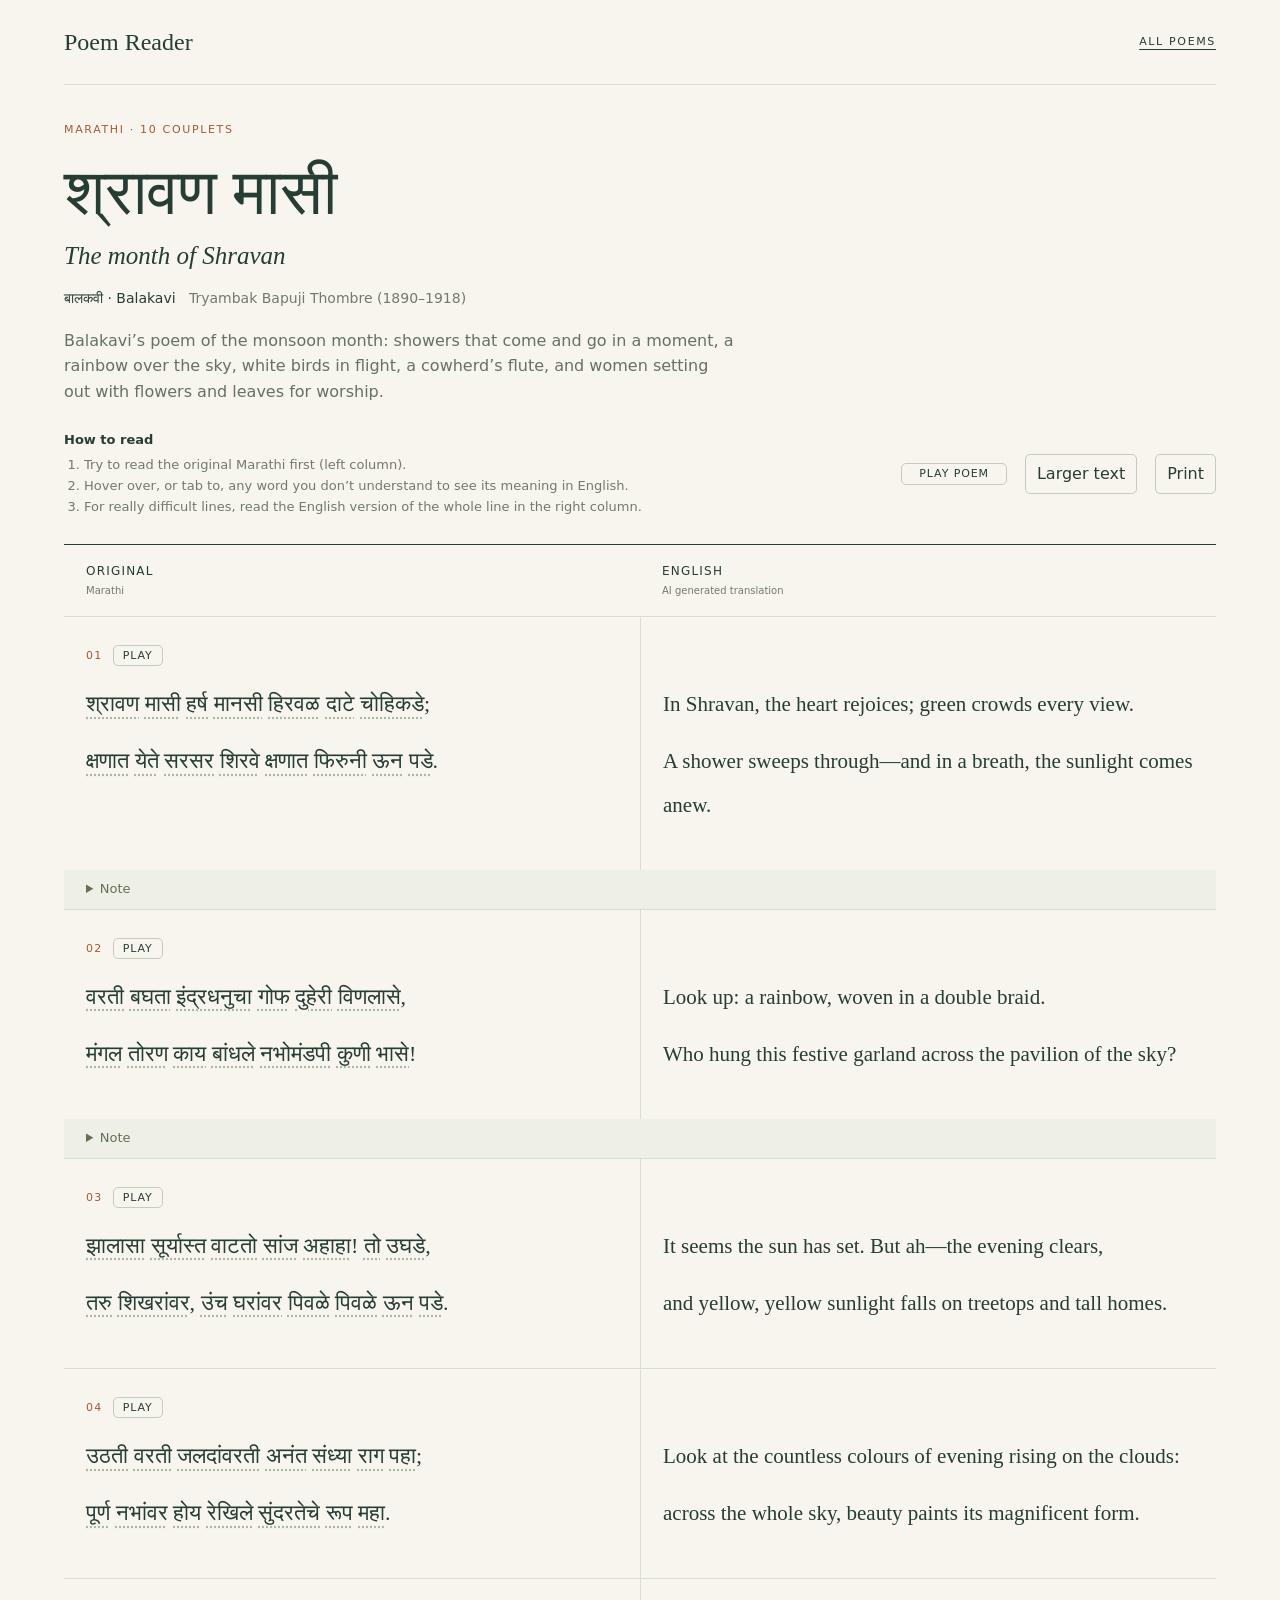
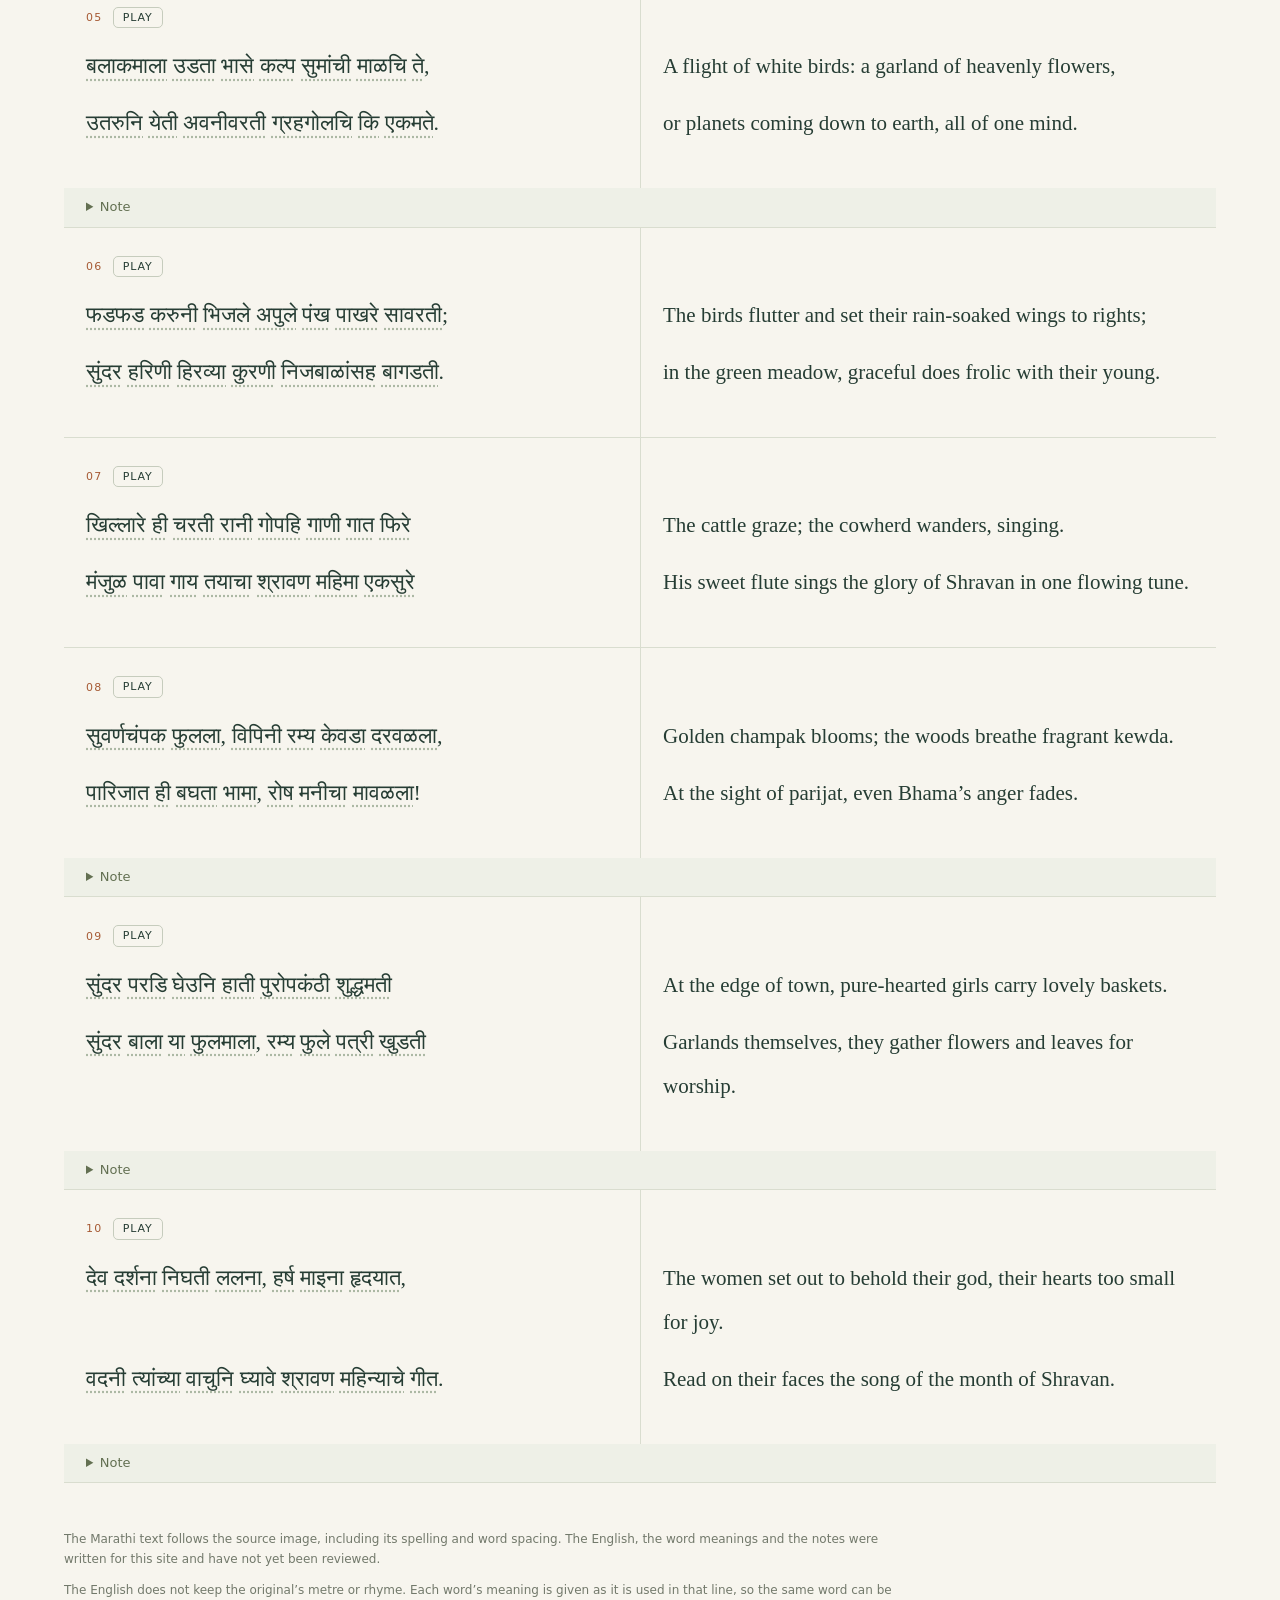
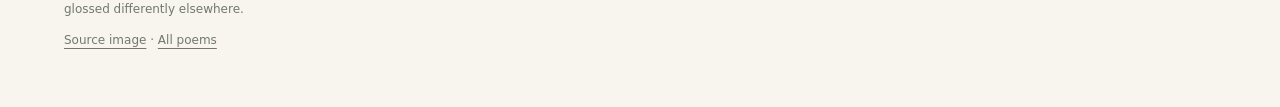
==== index.html @ 93f0bba3 "Publish poem page on GitHub Pages with audio Fix stanza MP3 paths (stanza-01 … stanza-10) so Play bu" ====
<!doctype html><html lang="en"><head><meta charset="utf-8"><meta name="viewport" content="width=device-width,initial-scale=1"><title>The month of Shravan · Poem Reader</title><style>
:root{color-scheme:light;--lh:44px;--paper:#f7f5ee;--ink:#263d34;--muted:#73796c;--line:#d9ddcf;--accent:#a65a34}*{box-sizing:border-box}html{scroll-behavior:smooth}body{margin:0;background:var(--paper);color:var(--ink);font:16px/1.6 system-ui,sans-serif}a{color:inherit;text-underline-offset:4px}header,main,footer{max-width:1480px;margin:auto;padding:0 5vw}nav{display:flex;justify-content:space-between;align-items:center;padding:23px 0;border-bottom:1px solid var(--line)}.brand{font-family:Georgia,serif;font-size:24px;text-decoration:none}.small,.eyebrow{font-size:11px;letter-spacing:.15em;text-transform:uppercase}.eyebrow{color:var(--accent);margin:36px 0 12px}h1{font-family:serif;font-size:clamp(38px,5vw,66px);font-weight:500;line-height:1.3;margin:0}h2.subtitle{font:italic 25px Georgia,serif;margin:8px 0 17px}.byline{font-size:14px}.intro{max-width:670px;color:#657165;margin:18px 0 24px}.toolbar{display:flex;align-items:center;gap:18px;flex-wrap:wrap;margin:26px 0}.howto{margin-right:auto;color:var(--muted);font-size:13px;max-width:640px}.howto ol{margin:4px 0 0;padding-left:20px}.howto strong{color:var(--ink);font-weight:600}.narrow-only{display:none}button,select{font:inherit;color:var(--ink);border:1px solid #c6ccbd;background:transparent;border-radius:5px;padding:6px 11px;cursor:pointer}button:hover,button[aria-pressed=true]{background:#e4e9dc}.columns,.stanza{display:grid;grid-template-columns:1fr 1fr}.columns{position:sticky;top:0;z-index:2;background:var(--paper);border-top:1px solid var(--ink);border-bottom:1px solid var(--line)}.columns div{padding:17px 22px;font-size:12px;letter-spacing:.1em;text-transform:uppercase}.columns small{display:block;text-transform:none;letter-spacing:0;color:var(--muted);margin-top:2px}.stanza{border-bottom:1px solid var(--line);scroll-margin-top:90px}.pane{padding:28px 22px 30px;min-width:0;display:grid;grid-template-rows:subgrid;grid-row:span var(--rows)}.pane+.pane{border-left:1px solid var(--line)}.original{font-family:serif;font-size:22px;line-height:var(--lh)}.number{display:block;font:11px system-ui;color:var(--accent);margin-bottom:16px;letter-spacing:.12em;text-decoration:none}.verse{margin:0 0 13px}.rendition{font:21px/var(--lh) Georgia,serif}button.poem-word{font:inherit;color:inherit;line-height:inherit;padding:0 2px;margin:0 -2px;border:0;border-radius:3px;background:transparent;text-decoration:underline dotted #acb8a4;text-underline-offset:6px;touch-action:manipulation}button.poem-word:hover,button.poem-word.active{background:#e1e7d6}button.poem-word:focus-visible{outline:2px solid var(--accent);outline-offset:3px}.meaning-popup{position:fixed;z-index:10;max-width:min(320px,calc(100vw - 24px));padding:13px 17px;background:#263d34;color:#fffdf5;box-shadow:0 6px 24px #263d3433;border-radius:8px;font:16px/1.5 system-ui;overflow-wrap:anywhere}.meaning-popup[hidden]{display:none}.hover-hint{display:none}@media(hover:hover) and (pointer:fine){.hover-hint{display:inline}.touch-hint{display:none}}@media(prefers-reduced-motion:reduce){html{scroll-behavior:auto}}
details{grid-column:1/-1;background:#eef0e7;padding:9px 22px;font-size:13px}summary{cursor:pointer;color:#637052}details p{max-width:850px;margin:8px 0}.mobile-label{display:none}.large{--lh:52px}.large .original{font-size:26px}.large .rendition{font-size:25px}footer{padding-top:35px;padding-bottom:45px;font-size:12px;color:#72796b}footer p{max-width:850px}.library{display:block;padding:24px 0;border-bottom:1px solid var(--line);text-decoration:none}.library strong{font:28px serif}.library span{display:block;color:var(--muted)}@media(max-width:800px){.wide-only{display:none}.narrow-only{display:inline}header,main,footer{padding-left:22px;padding-right:22px}.columns{display:none}.stanza{grid-template-columns:1fr}.pane{padding:22px 0;display:block;grid-row:auto}.spacer{display:none}.pane+.pane{border-left:0;border-top:1px dashed var(--line)}.mobile-label{display:block;font:10px system-ui;text-transform:uppercase;letter-spacing:.15em;color:var(--accent);margin-bottom:12px}.original{font-size:23px}.number{margin-bottom:10px}details{margin-bottom:18px}.small{font-size:9px}}
.listen{font:11px system-ui,sans-serif;letter-spacing:.08em;text-transform:uppercase;padding:3px 9px;border-radius:5px;line-height:1.2;flex:none}
.listen[aria-pressed=true]{background:#263d34;color:#f7f5ee;border-color:#263d34}
.stanza-head{display:flex;align-items:center;gap:10px;margin-bottom:16px}
.stanza-head .number{margin-bottom:0}
.stanza.playing{background:#eef2e4}
#play-full{min-width:6.6rem}
@media print{.listen,#play-full{display:none!important}.stanza.playing{background:transparent}}
@media(max-width:800px){.stanza-head{margin-bottom:10px}}
@media print{.toolbar,nav,details{display:none}.columns{position:static}.stanza{break-inside:avoid}.pane{padding:15px}.meaning-popup{display:none!important}button.poem-word{text-decoration:none}body{background:white}}
</style></head><body><header><nav><a class="brand" href="index.html">Poem Reader</a><span class="small"><a href="index.html">All poems</a></span></nav><p class="eyebrow">Marathi · 10 couplets</p><h1 lang="mr">श्रावण मासी</h1><h2 class="subtitle">The month of Shravan</h2><div class="byline">बालकवी · Balakavi &nbsp; <span style="color:var(--muted)">Tryambak Bapuji Thombre (1890–1918)</span></div><p class="intro">Balakavi’s poem of the monsoon month: showers that come and go in a moment, a rainbow over the sky, white birds in flight, a cowherd’s flute, and women setting out with flowers and leaves for worship.</p><div class="toolbar"><div class="howto"><strong>How to read</strong><ol><li>Try to read the original Marathi first<span class="wide-only"> (left column)</span><span class="narrow-only"> (the first text in each stanza)</span>.</li><li><span class="hover-hint">Hover over, or tab to,</span><span class="touch-hint">Tap</span> any word you don’t understand to see its meaning in English.<span class="touch-hint"> Tap anywhere else to close it.</span></li><li>For really difficult lines, read the English version of the whole line <span class="wide-only">in the right column</span><span class="narrow-only">in the English after the stanza</span>.</li></ol></div><button type="button" id="play-full" class="listen" data-src="audio/full.mp3" aria-pressed="false">Play poem</button><button id="size" aria-pressed="false">Larger text</button><button onclick="window.print()">Print</button></div></header><main><div class="columns"><div>Original<small>Marathi</small></div><div>English<small>AI generated translation</small></div></div><section class="stanza" id="stanza-1" style="--rows:3" aria-label="Couplet 1"><div class="pane original" lang="mr"><span class="mobile-label">Marathi</span><div class="stanza-head"><a class="number" href="#stanza-1" aria-label="Couplet 1">01</a><button type="button" class="listen stanza-play" data-src="audio/stanza-01.mp3" aria-label="Play couplet 1" aria-pressed="false">Play</button></div><p class="verse"><button type="button" class="poem-word" data-meaning="Shravan (monsoon month)">श्रावण</button> <button type="button" class="poem-word" data-meaning="in the month">मासी</button> <button type="button" class="poem-word" data-meaning="joy">हर्ष</button> <button type="button" class="poem-word" data-meaning="in the heart">मानसी</button> <button type="button" class="poem-word" data-meaning="greenery">हिरवळ</button> <button type="button" class="poem-word" data-meaning="grows thick">दाटे</button> <button type="button" class="poem-word" data-meaning="all around">चोहिकडे</button>;</p><p class="verse"><button type="button" class="poem-word" data-meaning="in a moment">क्षणात</button> <button type="button" class="poem-word" data-meaning="comes">येते</button> <button type="button" class="poem-word" data-meaning="swiftly / with a rustle">सरसर</button> <button type="button" class="poem-word" data-meaning="a passing shower">शिरवे</button> <button type="button" class="poem-word" data-meaning="in a moment">क्षणात</button> <button type="button" class="poem-word" data-meaning="again">फिरुनी</button> <button type="button" class="poem-word" data-meaning="sunshine">ऊन</button> <button type="button" class="poem-word" data-meaning="falls">पडे</button>.</p></div><div class="pane rendition"><span class="mobile-label">English</span><span class="number spacer" aria-hidden="true"></span><p class="verse">In Shravan, the heart rejoices; green crowds every view.</p><p class="verse">A shower sweeps through—and in a breath, the sunlight comes anew.</p></div><details><summary>Note</summary><p>Shravan is a month in the Hindu calendar associated with the monsoon. “सरसर” gives the shower its quick, rustling movement.</p></details></section><section class="stanza" id="stanza-2" style="--rows:3" aria-label="Couplet 2"><div class="pane original" lang="mr"><span class="mobile-label">Marathi</span><div class="stanza-head"><a class="number" href="#stanza-2" aria-label="Couplet 2">02</a><button type="button" class="listen stanza-play" data-src="audio/stanza-02.mp3" aria-label="Play couplet 2" aria-pressed="false">Play</button></div><p class="verse"><button type="button" class="poem-word" data-meaning="upward">वरती</button> <button type="button" class="poem-word" data-meaning="on looking">बघता</button> <button type="button" class="poem-word" data-meaning="of the rainbow">इंद्रधनुचा</button> <button type="button" class="poem-word" data-meaning="braid">गोफ</button> <button type="button" class="poem-word" data-meaning="double">दुहेरी</button> <button type="button" class="poem-word" data-meaning="has been woven">विणलासे</button>,</p><p class="verse"><button type="button" class="poem-word" data-meaning="auspicious">मंगल</button> <button type="button" class="poem-word" data-meaning="festive doorway garland">तोरण</button> <button type="button" class="poem-word" data-meaning="as though">काय</button> <button type="button" class="poem-word" data-meaning="tied">बांधले</button> <button type="button" class="poem-word" data-meaning="in the sky-pavilion">नभोमंडपी</button> <button type="button" class="poem-word" data-meaning="someone">कुणी</button> <button type="button" class="poem-word" data-meaning="it seems">भासे</button>!</p></div><div class="pane rendition"><span class="mobile-label">English</span><span class="number spacer" aria-hidden="true"></span><p class="verse">Look up: a rainbow, woven in a double braid.</p><p class="verse">Who hung this festive garland across the pavilion of the sky?</p></div><details><summary>Note</summary><p>A तोरण is a decorative garland hung over an entrance on festive occasions; the sky becomes a great pavilion.</p></details></section><section class="stanza" id="stanza-3" style="--rows:3" aria-label="Couplet 3"><div class="pane original" lang="mr"><span class="mobile-label">Marathi</span><div class="stanza-head"><a class="number" href="#stanza-3" aria-label="Couplet 3">03</a><button type="button" class="listen stanza-play" data-src="audio/stanza-03.mp3" aria-label="Play couplet 3" aria-pressed="false">Play</button></div><p class="verse"><button type="button" class="poem-word" data-meaning="as if it has happened">झालासा</button> <button type="button" class="poem-word" data-meaning="sunset">सूर्यास्त</button> <button type="button" class="poem-word" data-meaning="seems">वाटतो</button> <button type="button" class="poem-word" data-meaning="evening">सांज</button> <button type="button" class="poem-word" data-meaning="ah!">अहाहा</button>! <button type="button" class="poem-word" data-meaning="just then">तो</button> <button type="button" class="poem-word" data-meaning="clears / opens">उघडे</button>,</p><p class="verse"><button type="button" class="poem-word" data-meaning="tree">तरु</button> <button type="button" class="poem-word" data-meaning="on the tops">शिखरांवर</button>, <button type="button" class="poem-word" data-meaning="tall">उंच</button> <button type="button" class="poem-word" data-meaning="on the houses">घरांवर</button> <button type="button" class="poem-word" data-meaning="yellow">पिवळे</button> <button type="button" class="poem-word" data-meaning="yellow (intensifying)">पिवळे</button> <button type="button" class="poem-word" data-meaning="sunshine">ऊन</button> <button type="button" class="poem-word" data-meaning="falls">पडे</button>.</p></div><div class="pane rendition"><span class="mobile-label">English</span><span class="number spacer" aria-hidden="true"></span><p class="verse">It seems the sun has set. But ah—the evening clears,</p><p class="verse">and yellow, yellow sunlight falls on treetops and tall homes.</p></div></section><section class="stanza" id="stanza-4" style="--rows:3" aria-label="Couplet 4"><div class="pane original" lang="mr"><span class="mobile-label">Marathi</span><div class="stanza-head"><a class="number" href="#stanza-4" aria-label="Couplet 4">04</a><button type="button" class="listen stanza-play" data-src="audio/stanza-04.mp3" aria-label="Play couplet 4" aria-pressed="false">Play</button></div><p class="verse"><button type="button" class="poem-word" data-meaning="rise">उठती</button> <button type="button" class="poem-word" data-meaning="above">वरती</button> <button type="button" class="poem-word" data-meaning="upon the clouds">जलदांवरती</button> <button type="button" class="poem-word" data-meaning="countless">अनंत</button> <button type="button" class="poem-word" data-meaning="evening">संध्या</button> <button type="button" class="poem-word" data-meaning="hues">राग</button> <button type="button" class="poem-word" data-meaning="look">पहा</button>;</p><p class="verse"><button type="button" class="poem-word" data-meaning="whole">पूर्ण</button> <button type="button" class="poem-word" data-meaning="across the sky">नभांवर</button> <button type="button" class="poem-word" data-meaning="is">होय</button> <button type="button" class="poem-word" data-meaning="drawn / painted">रेखिले</button> <button type="button" class="poem-word" data-meaning="of beauty">सुंदरतेचे</button> <button type="button" class="poem-word" data-meaning="form">रूप</button> <button type="button" class="poem-word" data-meaning="grand">महा</button>.</p></div><div class="pane rendition"><span class="mobile-label">English</span><span class="number spacer" aria-hidden="true"></span><p class="verse">Look at the countless colours of evening rising on the clouds:</p><p class="verse">across the whole sky, beauty paints its magnificent form.</p></div></section><section class="stanza" id="stanza-5" style="--rows:3" aria-label="Couplet 5"><div class="pane original" lang="mr"><span class="mobile-label">Marathi</span><div class="stanza-head"><a class="number" href="#stanza-5" aria-label="Couplet 5">05</a><button type="button" class="listen stanza-play" data-src="audio/stanza-05.mp3" aria-label="Play couplet 5" aria-pressed="false">Play</button></div><p class="verse"><button type="button" class="poem-word" data-meaning="a flight of white waterbirds">बलाकमाला</button> <button type="button" class="poem-word" data-meaning="while flying">उडता</button> <button type="button" class="poem-word" data-meaning="seems">भासे</button> <button type="button" class="poem-word" data-meaning="of the wish-fulfilling celestial tree">कल्प</button> <button type="button" class="poem-word" data-meaning="of flowers">सुमांची</button> <button type="button" class="poem-word" data-meaning="a garland indeed">माळचि</button> <button type="button" class="poem-word" data-meaning="that">ते</button>,</p><p class="verse"><button type="button" class="poem-word" data-meaning="descending">उतरुनि</button> <button type="button" class="poem-word" data-meaning="come">येती</button> <button type="button" class="poem-word" data-meaning="onto the earth">अवनीवरती</button> <button type="button" class="poem-word" data-meaning="the planets themselves">ग्रहगोलचि</button> <button type="button" class="poem-word" data-meaning="or / as though">कि</button> <button type="button" class="poem-word" data-meaning="in one accord">एकमते</button>.</p></div><div class="pane rendition"><span class="mobile-label">English</span><span class="number spacer" aria-hidden="true"></span><p class="verse">A flight of white birds: a garland of heavenly flowers,</p><p class="verse">or planets coming down to earth, all of one mind.</p></div><details><summary>Note</summary><p>बलाक denotes a white waterbird, often translated as a crane or heron. कल्पसुम evokes flowers of the heavenly wish-fulfilling tree.</p></details></section><section class="stanza" id="stanza-6" style="--rows:3" aria-label="Couplet 6"><div class="pane original" lang="mr"><span class="mobile-label">Marathi</span><div class="stanza-head"><a class="number" href="#stanza-6" aria-label="Couplet 6">06</a><button type="button" class="listen stanza-play" data-src="audio/stanza-06.mp3" aria-label="Play couplet 6" aria-pressed="false">Play</button></div><p class="verse"><button type="button" class="poem-word" data-meaning="fluttering">फडफड</button> <button type="button" class="poem-word" data-meaning="having done">करुनी</button> <button type="button" class="poem-word" data-meaning="wet">भिजले</button> <button type="button" class="poem-word" data-meaning="their own">अपुले</button> <button type="button" class="poem-word" data-meaning="wings">पंख</button> <button type="button" class="poem-word" data-meaning="birds">पाखरे</button> <button type="button" class="poem-word" data-meaning="put in order">सावरती</button>;</p><p class="verse"><button type="button" class="poem-word" data-meaning="beautiful">सुंदर</button> <button type="button" class="poem-word" data-meaning="does">हरिणी</button> <button type="button" class="poem-word" data-meaning="green">हिरव्या</button> <button type="button" class="poem-word" data-meaning="in the meadow">कुरणी</button> <button type="button" class="poem-word" data-meaning="with their own young">निजबाळांसह</button> <button type="button" class="poem-word" data-meaning="frisk / frolic">बागडती</button>.</p></div><div class="pane rendition"><span class="mobile-label">English</span><span class="number spacer" aria-hidden="true"></span><p class="verse">The birds flutter and set their rain-soaked wings to rights;</p><p class="verse">in the green meadow, graceful does frolic with their young.</p></div></section><section class="stanza" id="stanza-7" style="--rows:3" aria-label="Couplet 7"><div class="pane original" lang="mr"><span class="mobile-label">Marathi</span><div class="stanza-head"><a class="number" href="#stanza-7" aria-label="Couplet 7">07</a><button type="button" class="listen stanza-play" data-src="audio/stanza-07.mp3" aria-label="Play couplet 7" aria-pressed="false">Play</button></div><p class="verse"><button type="button" class="poem-word" data-meaning="herds of cattle">खिल्लारे</button> <button type="button" class="poem-word" data-meaning="too">ही</button> <button type="button" class="poem-word" data-meaning="graze">चरती</button> <button type="button" class="poem-word" data-meaning="in the open countryside">रानी</button> <button type="button" class="poem-word" data-meaning="the cowherd too">गोपहि</button> <button type="button" class="poem-word" data-meaning="songs">गाणी</button> <button type="button" class="poem-word" data-meaning="singing">गात</button> <button type="button" class="poem-word" data-meaning="wanders">फिरे</button></p><p class="verse"><button type="button" class="poem-word" data-meaning="sweet-toned">मंजुळ</button> <button type="button" class="poem-word" data-meaning="flute">पावा</button> <button type="button" class="poem-word" data-meaning="sings">गाय</button> <button type="button" class="poem-word" data-meaning="his">तयाचा</button> <button type="button" class="poem-word" data-meaning="Shravan">श्रावण</button> <button type="button" class="poem-word" data-meaning="glory">महिमा</button> <button type="button" class="poem-word" data-meaning="in a steady melody">एकसुरे</button></p></div><div class="pane rendition"><span class="mobile-label">English</span><span class="number spacer" aria-hidden="true"></span><p class="verse">The cattle graze; the cowherd wanders, singing.</p><p class="verse">His sweet flute sings the glory of Shravan in one flowing tune.</p></div></section><section class="stanza" id="stanza-8" style="--rows:3" aria-label="Couplet 8"><div class="pane original" lang="mr"><span class="mobile-label">Marathi</span><div class="stanza-head"><a class="number" href="#stanza-8" aria-label="Couplet 8">08</a><button type="button" class="listen stanza-play" data-src="audio/stanza-08.mp3" aria-label="Play couplet 8" aria-pressed="false">Play</button></div><p class="verse"><button type="button" class="poem-word" data-meaning="golden champak">सुवर्णचंपक</button> <button type="button" class="poem-word" data-meaning="has bloomed">फुलला</button>, <button type="button" class="poem-word" data-meaning="in the woods">विपिनी</button> <button type="button" class="poem-word" data-meaning="lovely">रम्य</button> <button type="button" class="poem-word" data-meaning="fragrant screw-pine">केवडा</button> <button type="button" class="poem-word" data-meaning="has spread its fragrance">दरवळला</button>,</p><p class="verse"><button type="button" class="poem-word" data-meaning="parijat (night-flowering jasmine)">पारिजात</button> <button type="button" class="poem-word" data-meaning="too">ही</button> <button type="button" class="poem-word" data-meaning="on seeing">बघता</button> <button type="button" class="poem-word" data-meaning="Bhama (Satyabhama)">भामा</button>, <button type="button" class="poem-word" data-meaning="anger">रोष</button> <button type="button" class="poem-word" data-meaning="in the heart">मनीचा</button> <button type="button" class="poem-word" data-meaning="subsided">मावळला</button>!</p></div><div class="pane rendition"><span class="mobile-label">English</span><span class="number spacer" aria-hidden="true"></span><p class="verse">Golden champak blooms; the woods breathe fragrant kewda.</p><p class="verse">At the sight of parijat, even Bhama’s anger fades.</p></div><details><summary>Note</summary><p>Bhama is Satyabhama, associated with Krishna and the celestial parijat tree. The line evokes her anger being soothed at its sight.</p></details></section><section class="stanza" id="stanza-9" style="--rows:3" aria-label="Couplet 9"><div class="pane original" lang="mr"><span class="mobile-label">Marathi</span><div class="stanza-head"><a class="number" href="#stanza-9" aria-label="Couplet 9">09</a><button type="button" class="listen stanza-play" data-src="audio/stanza-09.mp3" aria-label="Play couplet 9" aria-pressed="false">Play</button></div><p class="verse"><button type="button" class="poem-word" data-meaning="beautiful">सुंदर</button> <button type="button" class="poem-word" data-meaning="flower basket">परडि</button> <button type="button" class="poem-word" data-meaning="taking">घेउनि</button> <button type="button" class="poem-word" data-meaning="in hand">हाती</button> <button type="button" class="poem-word" data-meaning="on the outskirts of town">पुरोपकंठी</button> <button type="button" class="poem-word" data-meaning="pure-hearted">शुद्धमती</button></p><p class="verse"><button type="button" class="poem-word" data-meaning="lovely">सुंदर</button> <button type="button" class="poem-word" data-meaning="young women">बाला</button> <button type="button" class="poem-word" data-meaning="these">या</button> <button type="button" class="poem-word" data-meaning="garlands of flowers (metaphor for the women)">फुलमाला</button>, <button type="button" class="poem-word" data-meaning="lovely">रम्य</button> <button type="button" class="poem-word" data-meaning="flowers">फुले</button> <button type="button" class="poem-word" data-meaning="leaves for worship">पत्री</button> <button type="button" class="poem-word" data-meaning="pluck">खुडती</button></p></div><div class="pane rendition"><span class="mobile-label">English</span><span class="number spacer" aria-hidden="true"></span><p class="verse">At the edge of town, pure-hearted girls carry lovely baskets.</p><p class="verse">Garlands themselves, they gather flowers and leaves for worship.</p></div><details><summary>Note</summary><p>The women are themselves likened to flower garlands. पत्री are leaves gathered for worship.</p></details></section><section class="stanza" id="stanza-10" style="--rows:3" aria-label="Couplet 10"><div class="pane original" lang="mr"><span class="mobile-label">Marathi</span><div class="stanza-head"><a class="number" href="#stanza-10" aria-label="Couplet 10">10</a><button type="button" class="listen stanza-play" data-src="audio/stanza-10.mp3" aria-label="Play couplet 10" aria-pressed="false">Play</button></div><p class="verse"><button type="button" class="poem-word" data-meaning="the deity">देव</button> <button type="button" class="poem-word" data-meaning="for darshan / sacred viewing">दर्शना</button> <button type="button" class="poem-word" data-meaning="set out">निघती</button> <button type="button" class="poem-word" data-meaning="women">ललना</button>, <button type="button" class="poem-word" data-meaning="joy">हर्ष</button> <button type="button" class="poem-word" data-meaning="cannot be contained">माइना</button> <button type="button" class="poem-word" data-meaning="in the heart">हृदयात</button>,</p><p class="verse"><button type="button" class="poem-word" data-meaning="on the faces">वदनी</button> <button type="button" class="poem-word" data-meaning="their">त्यांच्या</button> <button type="button" class="poem-word" data-meaning="reading">वाचुनि</button> <button type="button" class="poem-word" data-meaning="one should take in">घ्यावे</button> <button type="button" class="poem-word" data-meaning="Shravan">श्रावण</button> <button type="button" class="poem-word" data-meaning="of the month">महिन्याचे</button> <button type="button" class="poem-word" data-meaning="song">गीत</button>.</p></div><div class="pane rendition"><span class="mobile-label">English</span><span class="number spacer" aria-hidden="true"></span><p class="verse">The women set out to behold their god, their hearts too small for joy.</p><p class="verse">Read on their faces the song of the month of Shravan.</p></div><details><summary>Note</summary><p>Darshan is the devotional act of beholding a deity. The closing image asks us to “read” the season’s song in the women’s faces.</p></details></section></main><footer><p>The Marathi text follows the source image, including its spelling and word spacing. The English, the word meanings and the notes were written for this site and have not yet been reviewed.</p><p>The English does not keep the original’s metre or rhyme. Each word’s meaning is given as it is used in that line, so the same word can be glossed differently elsewhere.</p><p><a href="sources/shravan-masi.png">Source image</a> · <a href="index.html">All poems</a></p></footer><audio id="poem-audio" preload="metadata"></audio><div id="meaning-popup" class="meaning-popup" role="tooltip" lang="en" hidden></div><script>(() => {
  const popup = document.getElementById('meaning-popup');
  let active = null;
  let pinned = false;
  let timer;
  function close() {
    clearTimeout(timer);
    if (active) {
      active.classList.remove('active');
      active.removeAttribute('aria-describedby');
    }
    active = null;
    pinned = false;
    popup.hidden = true;
  }
  function position() {
    if (!active) return;
    const rect = active.getBoundingClientRect();
    const box = popup.getBoundingClientRect();
    const left = Math.max(12, Math.min(rect.left + rect.width / 2 - box.width / 2, innerWidth - box.width - 12));
    const below = rect.bottom + 8;
    const top = below + box.height <= innerHeight - 12 ? below : Math.max(12, rect.top - box.height - 8);
    popup.style.left = `${left}px`;
    popup.style.top = `${top}px`;
  }
  function show(word, pin = false) {
    close();
    active = word;
    pinned = pin;
    popup.textContent = word.dataset.meaning;
    popup.hidden = false;
    word.classList.add('active');
    word.setAttribute('aria-describedby', popup.id);
    position();
  }
  function leave() {
    if (!pinned) timer = setTimeout(close, 180);
  }
  document.querySelectorAll('.poem-word').forEach(word => {
    word.addEventListener('pointerenter', event => {
      if (event.pointerType === 'mouse' && !pinned) show(word);
    });
    word.addEventListener('pointerleave', leave);
    word.addEventListener('focus', () => {
      if (word.matches(':focus-visible')) show(word);
    });
    word.addEventListener('blur', () => { if (active === word) close(); });
    word.addEventListener('click', () => {
      if (active === word && pinned) close();
      else show(word, true);
    });
  });
  popup.addEventListener('pointerenter', () => clearTimeout(timer));
  popup.addEventListener('pointerleave', leave);
  document.addEventListener('pointerdown', event => {
    if (!event.target.closest('.poem-word, .meaning-popup')) close();
  });
  document.addEventListener('keydown', event => { if (event.key === 'Escape') close(); });
  window.addEventListener('scroll', close, {passive: true});
  window.addEventListener('resize', close);
  document.getElementById('size').onclick = function () {
    close();
    this.setAttribute('aria-pressed', String(document.body.classList.toggle('large')));
  };

  const audio = document.getElementById('poem-audio');
  const buttons = [...document.querySelectorAll('.listen[data-src]')];
  let currentBtn = null;

  function idleLabel(btn) {
    return btn.id === 'play-full' ? 'Play poem' : 'Play';
  }
  function resetButtons() {
    buttons.forEach(btn => {
      btn.setAttribute('aria-pressed', 'false');
      btn.textContent = idleLabel(btn);
    });
    document.querySelectorAll('.stanza.playing').forEach(s => s.classList.remove('playing'));
  }
  function markPlaying(btn) {
    resetButtons();
    currentBtn = btn;
    btn.setAttribute('aria-pressed', 'true');
    btn.textContent = 'Pause';
    const stanza = btn.closest('.stanza');
    if (stanza) stanza.classList.add('playing');
  }
  buttons.forEach(btn => {
    btn.addEventListener('click', () => {
      if (currentBtn === btn && !audio.paused) {
        audio.pause();
        btn.setAttribute('aria-pressed', 'false');
        btn.textContent = idleLabel(btn);
        return;
      }
      if (currentBtn === btn && audio.paused && audio.getAttribute('src')) {
        audio.play();
        markPlaying(btn);
        return;
      }
      audio.src = btn.dataset.src;
      audio.play().then(() => markPlaying(btn)).catch(() => {
        btn.textContent = 'Missing audio';
      });
    });
  });
  audio.addEventListener('ended', () => {
    currentBtn = null;
    resetButtons();
    audio.removeAttribute('src');
  });

})();
</script></body></html>
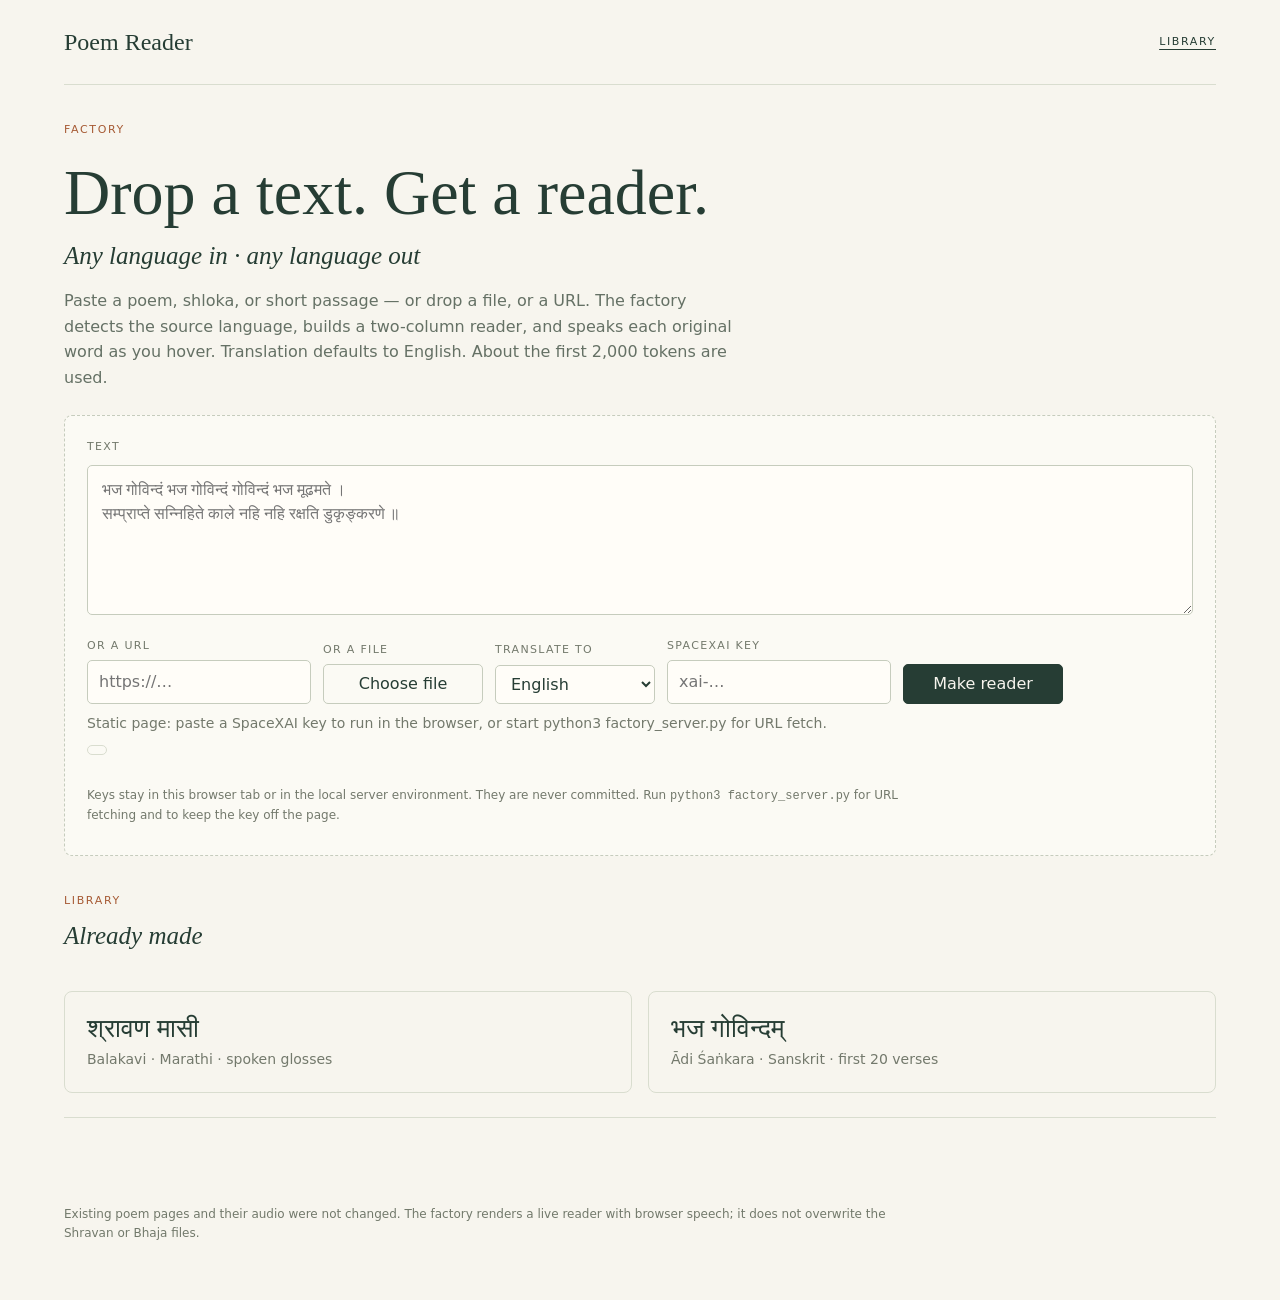
==== commit 0ff9f5de: "Add a drop-text factory that builds a bilingual spoken reader Paste, file, or URL in; detect languag" ====
--- a/index.html
+++ b/index.html
@@ -1,126 +1,76 @@
-<!doctype html><html lang="en"><head><meta charset="utf-8"><meta name="viewport" content="width=device-width,initial-scale=1"><title>The month of Shravan · Poem Reader</title><style>
-:root{color-scheme:light;--lh:44px;--paper:#f7f5ee;--ink:#263d34;--muted:#73796c;--line:#d9ddcf;--accent:#a65a34}*{box-sizing:border-box}html{scroll-behavior:smooth}body{margin:0;background:var(--paper);color:var(--ink);font:16px/1.6 system-ui,sans-serif}a{color:inherit;text-underline-offset:4px}header,main,footer{max-width:1480px;margin:auto;padding:0 5vw}nav{display:flex;justify-content:space-between;align-items:center;padding:23px 0;border-bottom:1px solid var(--line)}.brand{font-family:Georgia,serif;font-size:24px;text-decoration:none}.small,.eyebrow{font-size:11px;letter-spacing:.15em;text-transform:uppercase}.eyebrow{color:var(--accent);margin:36px 0 12px}h1{font-family:serif;font-size:clamp(38px,5vw,66px);font-weight:500;line-height:1.3;margin:0}h2.subtitle{font:italic 25px Georgia,serif;margin:8px 0 17px}.byline{font-size:14px}.intro{max-width:670px;color:#657165;margin:18px 0 24px}.toolbar{display:flex;align-items:center;gap:18px;flex-wrap:wrap;margin:26px 0}.howto{margin-right:auto;color:var(--muted);font-size:13px;max-width:640px}.howto ol{margin:4px 0 0;padding-left:20px}.howto strong{color:var(--ink);font-weight:600}.narrow-only{display:none}button,select{font:inherit;color:var(--ink);border:1px solid #c6ccbd;background:transparent;border-radius:5px;padding:6px 11px;cursor:pointer}button:hover,button[aria-pressed=true]{background:#e4e9dc}.columns,.stanza{display:grid;grid-template-columns:1fr 1fr}.columns{position:sticky;top:0;z-index:2;background:var(--paper);border-top:1px solid var(--ink);border-bottom:1px solid var(--line)}.columns div{padding:17px 22px;font-size:12px;letter-spacing:.1em;text-transform:uppercase}.columns small{display:block;text-transform:none;letter-spacing:0;color:var(--muted);margin-top:2px}.stanza{border-bottom:1px solid var(--line);scroll-margin-top:90px}.pane{padding:28px 22px 30px;min-width:0;display:grid;grid-template-rows:subgrid;grid-row:span var(--rows)}.pane+.pane{border-left:1px solid var(--line)}.original{font-family:serif;font-size:22px;line-height:var(--lh)}.number{display:block;font:11px system-ui;color:var(--accent);margin-bottom:16px;letter-spacing:.12em;text-decoration:none}.verse{margin:0 0 13px}.rendition{font:21px/var(--lh) Georgia,serif}button.poem-word{font:inherit;color:inherit;line-height:inherit;padding:0 2px;margin:0 -2px;border:0;border-radius:3px;background:transparent;text-decoration:underline dotted #acb8a4;text-underline-offset:6px;touch-action:manipulation}button.poem-word:hover,button.poem-word.active{background:#e1e7d6}button.poem-word:focus-visible{outline:2px solid var(--accent);outline-offset:3px}.meaning-popup{position:fixed;z-index:10;max-width:min(320px,calc(100vw - 24px));padding:13px 17px;background:#263d34;color:#fffdf5;box-shadow:0 6px 24px #263d3433;border-radius:8px;font:16px/1.5 system-ui;overflow-wrap:anywhere}.meaning-popup[hidden]{display:none}.hover-hint{display:none}@media(hover:hover) and (pointer:fine){.hover-hint{display:inline}.touch-hint{display:none}}@media(prefers-reduced-motion:reduce){html{scroll-behavior:auto}}
-details{grid-column:1/-1;background:#eef0e7;padding:9px 22px;font-size:13px}summary{cursor:pointer;color:#637052}details p{max-width:850px;margin:8px 0}.mobile-label{display:none}.large{--lh:52px}.large .original{font-size:26px}.large .rendition{font-size:25px}footer{padding-top:35px;padding-bottom:45px;font-size:12px;color:#72796b}footer p{max-width:850px}.library{display:block;padding:24px 0;border-bottom:1px solid var(--line);text-decoration:none}.library strong{font:28px serif}.library span{display:block;color:var(--muted)}@media(max-width:800px){.wide-only{display:none}.narrow-only{display:inline}header,main,footer{padding-left:22px;padding-right:22px}.columns{display:none}.stanza{grid-template-columns:1fr}.pane{padding:22px 0;display:block;grid-row:auto}.spacer{display:none}.pane+.pane{border-left:0;border-top:1px dashed var(--line)}.mobile-label{display:block;font:10px system-ui;text-transform:uppercase;letter-spacing:.15em;color:var(--accent);margin-bottom:12px}.original{font-size:23px}.number{margin-bottom:10px}details{margin-bottom:18px}.small{font-size:9px}}
-.listen{font:11px system-ui,sans-serif;letter-spacing:.08em;text-transform:uppercase;padding:3px 9px;border-radius:5px;line-height:1.2;flex:none}
-.listen[aria-pressed=true]{background:#263d34;color:#f7f5ee;border-color:#263d34}
-.stanza-head{display:flex;align-items:center;gap:10px;margin-bottom:16px}
-.stanza-head .number{margin-bottom:0}
-.stanza.playing{background:#eef2e4}
-#play-full{min-width:6.6rem}
-@media print{.listen,#play-full{display:none!important}.stanza.playing{background:transparent}}
-@media(max-width:800px){.stanza-head{margin-bottom:10px}}
-@media print{.toolbar,nav,details{display:none}.columns{position:static}.stanza{break-inside:avoid}.pane{padding:15px}.meaning-popup{display:none!important}button.poem-word{text-decoration:none}body{background:white}}
-</style></head><body><header><nav><a class="brand" href="index.html">Poem Reader</a><span class="small"><a href="index.html">All poems</a></span></nav><p class="eyebrow">Marathi · 10 couplets</p><h1 lang="mr">श्रावण मासी</h1><h2 class="subtitle">The month of Shravan</h2><div class="byline">बालकवी · Balakavi &nbsp; <span style="color:var(--muted)">Tryambak Bapuji Thombre (1890–1918)</span></div><p class="intro">Balakavi’s poem of the monsoon month: showers that come and go in a moment, a rainbow over the sky, white birds in flight, a cowherd’s flute, and women setting out with flowers and leaves for worship.</p><div class="toolbar"><div class="howto"><strong>How to read</strong><ol><li>Try to read the original Marathi first<span class="wide-only"> (left column)</span><span class="narrow-only"> (the first text in each stanza)</span>.</li><li><span class="hover-hint">Hover over, or tab to,</span><span class="touch-hint">Tap</span> any word you don’t understand to see its meaning in English.<span class="touch-hint"> Tap anywhere else to close it.</span></li><li>For really difficult lines, read the English version of the whole line <span class="wide-only">in the right column</span><span class="narrow-only">in the English after the stanza</span>.</li></ol></div><button type="button" id="play-full" class="listen" data-src="audio/full.mp3" aria-pressed="false">Play poem</button><button id="size" aria-pressed="false">Larger text</button><button onclick="window.print()">Print</button></div></header><main><div class="columns"><div>Original<small>Marathi</small></div><div>English<small>AI generated translation</small></div></div><section class="stanza" id="stanza-1" style="--rows:3" aria-label="Couplet 1"><div class="pane original" lang="mr"><span class="mobile-label">Marathi</span><div class="stanza-head"><a class="number" href="#stanza-1" aria-label="Couplet 1">01</a><button type="button" class="listen stanza-play" data-src="audio/stanza-01.mp3" aria-label="Play couplet 1" aria-pressed="false">Play</button></div><p class="verse"><button type="button" class="poem-word" data-meaning="Shravan (monsoon month)">श्रावण</button> <button type="button" class="poem-word" data-meaning="in the month">मासी</button> <button type="button" class="poem-word" data-meaning="joy">हर्ष</button> <button type="button" class="poem-word" data-meaning="in the heart">मानसी</button> <button type="button" class="poem-word" data-meaning="greenery">हिरवळ</button> <button type="button" class="poem-word" data-meaning="grows thick">दाटे</button> <button type="button" class="poem-word" data-meaning="all around">चोहिकडे</button>;</p><p class="verse"><button type="button" class="poem-word" data-meaning="in a moment">क्षणात</button> <button type="button" class="poem-word" data-meaning="comes">येते</button> <button type="button" class="poem-word" data-meaning="swiftly / with a rustle">सरसर</button> <button type="button" class="poem-word" data-meaning="a passing shower">शिरवे</button> <button type="button" class="poem-word" data-meaning="in a moment">क्षणात</button> <button type="button" class="poem-word" data-meaning="again">फिरुनी</button> <button type="button" class="poem-word" data-meaning="sunshine">ऊन</button> <button type="button" class="poem-word" data-meaning="falls">पडे</button>.</p></div><div class="pane rendition"><span class="mobile-label">English</span><span class="number spacer" aria-hidden="true"></span><p class="verse">In Shravan, the heart rejoices; green crowds every view.</p><p class="verse">A shower sweeps through—and in a breath, the sunlight comes anew.</p></div><details><summary>Note</summary><p>Shravan is a month in the Hindu calendar associated with the monsoon. “सरसर” gives the shower its quick, rustling movement.</p></details></section><section class="stanza" id="stanza-2" style="--rows:3" aria-label="Couplet 2"><div class="pane original" lang="mr"><span class="mobile-label">Marathi</span><div class="stanza-head"><a class="number" href="#stanza-2" aria-label="Couplet 2">02</a><button type="button" class="listen stanza-play" data-src="audio/stanza-02.mp3" aria-label="Play couplet 2" aria-pressed="false">Play</button></div><p class="verse"><button type="button" class="poem-word" data-meaning="upward">वरती</button> <button type="button" class="poem-word" data-meaning="on looking">बघता</button> <button type="button" class="poem-word" data-meaning="of the rainbow">इंद्रधनुचा</button> <button type="button" class="poem-word" data-meaning="braid">गोफ</button> <button type="button" class="poem-word" data-meaning="double">दुहेरी</button> <button type="button" class="poem-word" data-meaning="has been woven">विणलासे</button>,</p><p class="verse"><button type="button" class="poem-word" data-meaning="auspicious">मंगल</button> <button type="button" class="poem-word" data-meaning="festive doorway garland">तोरण</button> <button type="button" class="poem-word" data-meaning="as though">काय</button> <button type="button" class="poem-word" data-meaning="tied">बांधले</button> <button type="button" class="poem-word" data-meaning="in the sky-pavilion">नभोमंडपी</button> <button type="button" class="poem-word" data-meaning="someone">कुणी</button> <button type="button" class="poem-word" data-meaning="it seems">भासे</button>!</p></div><div class="pane rendition"><span class="mobile-label">English</span><span class="number spacer" aria-hidden="true"></span><p class="verse">Look up: a rainbow, woven in a double braid.</p><p class="verse">Who hung this festive garland across the pavilion of the sky?</p></div><details><summary>Note</summary><p>A तोरण is a decorative garland hung over an entrance on festive occasions; the sky becomes a great pavilion.</p></details></section><section class="stanza" id="stanza-3" style="--rows:3" aria-label="Couplet 3"><div class="pane original" lang="mr"><span class="mobile-label">Marathi</span><div class="stanza-head"><a class="number" href="#stanza-3" aria-label="Couplet 3">03</a><button type="button" class="listen stanza-play" data-src="audio/stanza-03.mp3" aria-label="Play couplet 3" aria-pressed="false">Play</button></div><p class="verse"><button type="button" class="poem-word" data-meaning="as if it has happened">झालासा</button> <button type="button" class="poem-word" data-meaning="sunset">सूर्यास्त</button> <button type="button" class="poem-word" data-meaning="seems">वाटतो</button> <button type="button" class="poem-word" data-meaning="evening">सांज</button> <button type="button" class="poem-word" data-meaning="ah!">अहाहा</button>! <button type="button" class="poem-word" data-meaning="just then">तो</button> <button type="button" class="poem-word" data-meaning="clears / opens">उघडे</button>,</p><p class="verse"><button type="button" class="poem-word" data-meaning="tree">तरु</button> <button type="button" class="poem-word" data-meaning="on the tops">शिखरांवर</button>, <button type="button" class="poem-word" data-meaning="tall">उंच</button> <button type="button" class="poem-word" data-meaning="on the houses">घरांवर</button> <button type="button" class="poem-word" data-meaning="yellow">पिवळे</button> <button type="button" class="poem-word" data-meaning="yellow (intensifying)">पिवळे</button> <button type="button" class="poem-word" data-meaning="sunshine">ऊन</button> <button type="button" class="poem-word" data-meaning="falls">पडे</button>.</p></div><div class="pane rendition"><span class="mobile-label">English</span><span class="number spacer" aria-hidden="true"></span><p class="verse">It seems the sun has set. But ah—the evening clears,</p><p class="verse">and yellow, yellow sunlight falls on treetops and tall homes.</p></div></section><section class="stanza" id="stanza-4" style="--rows:3" aria-label="Couplet 4"><div class="pane original" lang="mr"><span class="mobile-label">Marathi</span><div class="stanza-head"><a class="number" href="#stanza-4" aria-label="Couplet 4">04</a><button type="button" class="listen stanza-play" data-src="audio/stanza-04.mp3" aria-label="Play couplet 4" aria-pressed="false">Play</button></div><p class="verse"><button type="button" class="poem-word" data-meaning="rise">उठती</button> <button type="button" class="poem-word" data-meaning="above">वरती</button> <button type="button" class="poem-word" data-meaning="upon the clouds">जलदांवरती</button> <button type="button" class="poem-word" data-meaning="countless">अनंत</button> <button type="button" class="poem-word" data-meaning="evening">संध्या</button> <button type="button" class="poem-word" data-meaning="hues">राग</button> <button type="button" class="poem-word" data-meaning="look">पहा</button>;</p><p class="verse"><button type="button" class="poem-word" data-meaning="whole">पूर्ण</button> <button type="button" class="poem-word" data-meaning="across the sky">नभांवर</button> <button type="button" class="poem-word" data-meaning="is">होय</button> <button type="button" class="poem-word" data-meaning="drawn / painted">रेखिले</button> <button type="button" class="poem-word" data-meaning="of beauty">सुंदरतेचे</button> <button type="button" class="poem-word" data-meaning="form">रूप</button> <button type="button" class="poem-word" data-meaning="grand">महा</button>.</p></div><div class="pane rendition"><span class="mobile-label">English</span><span class="number spacer" aria-hidden="true"></span><p class="verse">Look at the countless colours of evening rising on the clouds:</p><p class="verse">across the whole sky, beauty paints its magnificent form.</p></div></section><section class="stanza" id="stanza-5" style="--rows:3" aria-label="Couplet 5"><div class="pane original" lang="mr"><span class="mobile-label">Marathi</span><div class="stanza-head"><a class="number" href="#stanza-5" aria-label="Couplet 5">05</a><button type="button" class="listen stanza-play" data-src="audio/stanza-05.mp3" aria-label="Play couplet 5" aria-pressed="false">Play</button></div><p class="verse"><button type="button" class="poem-word" data-meaning="a flight of white waterbirds">बलाकमाला</button> <button type="button" class="poem-word" data-meaning="while flying">उडता</button> <button type="button" class="poem-word" data-meaning="seems">भासे</button> <button type="button" class="poem-word" data-meaning="of the wish-fulfilling celestial tree">कल्प</button> <button type="button" class="poem-word" data-meaning="of flowers">सुमांची</button> <button type="button" class="poem-word" data-meaning="a garland indeed">माळचि</button> <button type="button" class="poem-word" data-meaning="that">ते</button>,</p><p class="verse"><button type="button" class="poem-word" data-meaning="descending">उतरुनि</button> <button type="button" class="poem-word" data-meaning="come">येती</button> <button type="button" class="poem-word" data-meaning="onto the earth">अवनीवरती</button> <button type="button" class="poem-word" data-meaning="the planets themselves">ग्रहगोलचि</button> <button type="button" class="poem-word" data-meaning="or / as though">कि</button> <button type="button" class="poem-word" data-meaning="in one accord">एकमते</button>.</p></div><div class="pane rendition"><span class="mobile-label">English</span><span class="number spacer" aria-hidden="true"></span><p class="verse">A flight of white birds: a garland of heavenly flowers,</p><p class="verse">or planets coming down to earth, all of one mind.</p></div><details><summary>Note</summary><p>बलाक denotes a white waterbird, often translated as a crane or heron. कल्पसुम evokes flowers of the heavenly wish-fulfilling tree.</p></details></section><section class="stanza" id="stanza-6" style="--rows:3" aria-label="Couplet 6"><div class="pane original" lang="mr"><span class="mobile-label">Marathi</span><div class="stanza-head"><a class="number" href="#stanza-6" aria-label="Couplet 6">06</a><button type="button" class="listen stanza-play" data-src="audio/stanza-06.mp3" aria-label="Play couplet 6" aria-pressed="false">Play</button></div><p class="verse"><button type="button" class="poem-word" data-meaning="fluttering">फडफड</button> <button type="button" class="poem-word" data-meaning="having done">करुनी</button> <button type="button" class="poem-word" data-meaning="wet">भिजले</button> <button type="button" class="poem-word" data-meaning="their own">अपुले</button> <button type="button" class="poem-word" data-meaning="wings">पंख</button> <button type="button" class="poem-word" data-meaning="birds">पाखरे</button> <button type="button" class="poem-word" data-meaning="put in order">सावरती</button>;</p><p class="verse"><button type="button" class="poem-word" data-meaning="beautiful">सुंदर</button> <button type="button" class="poem-word" data-meaning="does">हरिणी</button> <button type="button" class="poem-word" data-meaning="green">हिरव्या</button> <button type="button" class="poem-word" data-meaning="in the meadow">कुरणी</button> <button type="button" class="poem-word" data-meaning="with their own young">निजबाळांसह</button> <button type="button" class="poem-word" data-meaning="frisk / frolic">बागडती</button>.</p></div><div class="pane rendition"><span class="mobile-label">English</span><span class="number spacer" aria-hidden="true"></span><p class="verse">The birds flutter and set their rain-soaked wings to rights;</p><p class="verse">in the green meadow, graceful does frolic with their young.</p></div></section><section class="stanza" id="stanza-7" style="--rows:3" aria-label="Couplet 7"><div class="pane original" lang="mr"><span class="mobile-label">Marathi</span><div class="stanza-head"><a class="number" href="#stanza-7" aria-label="Couplet 7">07</a><button type="button" class="listen stanza-play" data-src="audio/stanza-07.mp3" aria-label="Play couplet 7" aria-pressed="false">Play</button></div><p class="verse"><button type="button" class="poem-word" data-meaning="herds of cattle">खिल्लारे</button> <button type="button" class="poem-word" data-meaning="too">ही</button> <button type="button" class="poem-word" data-meaning="graze">चरती</button> <button type="button" class="poem-word" data-meaning="in the open countryside">रानी</button> <button type="button" class="poem-word" data-meaning="the cowherd too">गोपहि</button> <button type="button" class="poem-word" data-meaning="songs">गाणी</button> <button type="button" class="poem-word" data-meaning="singing">गात</button> <button type="button" class="poem-word" data-meaning="wanders">फिरे</button></p><p class="verse"><button type="button" class="poem-word" data-meaning="sweet-toned">मंजुळ</button> <button type="button" class="poem-word" data-meaning="flute">पावा</button> <button type="button" class="poem-word" data-meaning="sings">गाय</button> <button type="button" class="poem-word" data-meaning="his">तयाचा</button> <button type="button" class="poem-word" data-meaning="Shravan">श्रावण</button> <button type="button" class="poem-word" data-meaning="glory">महिमा</button> <button type="button" class="poem-word" data-meaning="in a steady melody">एकसुरे</button></p></div><div class="pane rendition"><span class="mobile-label">English</span><span class="number spacer" aria-hidden="true"></span><p class="verse">The cattle graze; the cowherd wanders, singing.</p><p class="verse">His sweet flute sings the glory of Shravan in one flowing tune.</p></div></section><section class="stanza" id="stanza-8" style="--rows:3" aria-label="Couplet 8"><div class="pane original" lang="mr"><span class="mobile-label">Marathi</span><div class="stanza-head"><a class="number" href="#stanza-8" aria-label="Couplet 8">08</a><button type="button" class="listen stanza-play" data-src="audio/stanza-08.mp3" aria-label="Play couplet 8" aria-pressed="false">Play</button></div><p class="verse"><button type="button" class="poem-word" data-meaning="golden champak">सुवर्णचंपक</button> <button type="button" class="poem-word" data-meaning="has bloomed">फुलला</button>, <button type="button" class="poem-word" data-meaning="in the woods">विपिनी</button> <button type="button" class="poem-word" data-meaning="lovely">रम्य</button> <button type="button" class="poem-word" data-meaning="fragrant screw-pine">केवडा</button> <button type="button" class="poem-word" data-meaning="has spread its fragrance">दरवळला</button>,</p><p class="verse"><button type="button" class="poem-word" data-meaning="parijat (night-flowering jasmine)">पारिजात</button> <button type="button" class="poem-word" data-meaning="too">ही</button> <button type="button" class="poem-word" data-meaning="on seeing">बघता</button> <button type="button" class="poem-word" data-meaning="Bhama (Satyabhama)">भामा</button>, <button type="button" class="poem-word" data-meaning="anger">रोष</button> <button type="button" class="poem-word" data-meaning="in the heart">मनीचा</button> <button type="button" class="poem-word" data-meaning="subsided">मावळला</button>!</p></div><div class="pane rendition"><span class="mobile-label">English</span><span class="number spacer" aria-hidden="true"></span><p class="verse">Golden champak blooms; the woods breathe fragrant kewda.</p><p class="verse">At the sight of parijat, even Bhama’s anger fades.</p></div><details><summary>Note</summary><p>Bhama is Satyabhama, associated with Krishna and the celestial parijat tree. The line evokes her anger being soothed at its sight.</p></details></section><section class="stanza" id="stanza-9" style="--rows:3" aria-label="Couplet 9"><div class="pane original" lang="mr"><span class="mobile-label">Marathi</span><div class="stanza-head"><a class="number" href="#stanza-9" aria-label="Couplet 9">09</a><button type="button" class="listen stanza-play" data-src="audio/stanza-09.mp3" aria-label="Play couplet 9" aria-pressed="false">Play</button></div><p class="verse"><button type="button" class="poem-word" data-meaning="beautiful">सुंदर</button> <button type="button" class="poem-word" data-meaning="flower basket">परडि</button> <button type="button" class="poem-word" data-meaning="taking">घेउनि</button> <button type="button" class="poem-word" data-meaning="in hand">हाती</button> <button type="button" class="poem-word" data-meaning="on the outskirts of town">पुरोपकंठी</button> <button type="button" class="poem-word" data-meaning="pure-hearted">शुद्धमती</button></p><p class="verse"><button type="button" class="poem-word" data-meaning="lovely">सुंदर</button> <button type="button" class="poem-word" data-meaning="young women">बाला</button> <button type="button" class="poem-word" data-meaning="these">या</button> <button type="button" class="poem-word" data-meaning="garlands of flowers (metaphor for the women)">फुलमाला</button>, <button type="button" class="poem-word" data-meaning="lovely">रम्य</button> <button type="button" class="poem-word" data-meaning="flowers">फुले</button> <button type="button" class="poem-word" data-meaning="leaves for worship">पत्री</button> <button type="button" class="poem-word" data-meaning="pluck">खुडती</button></p></div><div class="pane rendition"><span class="mobile-label">English</span><span class="number spacer" aria-hidden="true"></span><p class="verse">At the edge of town, pure-hearted girls carry lovely baskets.</p><p class="verse">Garlands themselves, they gather flowers and leaves for worship.</p></div><details><summary>Note</summary><p>The women are themselves likened to flower garlands. पत्री are leaves gathered for worship.</p></details></section><section class="stanza" id="stanza-10" style="--rows:3" aria-label="Couplet 10"><div class="pane original" lang="mr"><span class="mobile-label">Marathi</span><div class="stanza-head"><a class="number" href="#stanza-10" aria-label="Couplet 10">10</a><button type="button" class="listen stanza-play" data-src="audio/stanza-10.mp3" aria-label="Play couplet 10" aria-pressed="false">Play</button></div><p class="verse"><button type="button" class="poem-word" data-meaning="the deity">देव</button> <button type="button" class="poem-word" data-meaning="for darshan / sacred viewing">दर्शना</button> <button type="button" class="poem-word" data-meaning="set out">निघती</button> <button type="button" class="poem-word" data-meaning="women">ललना</button>, <button type="button" class="poem-word" data-meaning="joy">हर्ष</button> <button type="button" class="poem-word" data-meaning="cannot be contained">माइना</button> <button type="button" class="poem-word" data-meaning="in the heart">हृदयात</button>,</p><p class="verse"><button type="button" class="poem-word" data-meaning="on the faces">वदनी</button> <button type="button" class="poem-word" data-meaning="their">त्यांच्या</button> <button type="button" class="poem-word" data-meaning="reading">वाचुनि</button> <button type="button" class="poem-word" data-meaning="one should take in">घ्यावे</button> <button type="button" class="poem-word" data-meaning="Shravan">श्रावण</button> <button type="button" class="poem-word" data-meaning="of the month">महिन्याचे</button> <button type="button" class="poem-word" data-meaning="song">गीत</button>.</p></div><div class="pane rendition"><span class="mobile-label">English</span><span class="number spacer" aria-hidden="true"></span><p class="verse">The women set out to behold their god, their hearts too small for joy.</p><p class="verse">Read on their faces the song of the month of Shravan.</p></div><details><summary>Note</summary><p>Darshan is the devotional act of beholding a deity. The closing image asks us to “read” the season’s song in the women’s faces.</p></details></section></main><footer><p>The Marathi text follows the source image, including its spelling and word spacing. The English, the word meanings and the notes were written for this site and have not yet been reviewed.</p><p>The English does not keep the original’s metre or rhyme. Each word’s meaning is given as it is used in that line, so the same word can be glossed differently elsewhere.</p><p><a href="sources/shravan-masi.png">Source image</a> · <a href="index.html">All poems</a></p></footer><audio id="poem-audio" preload="metadata"></audio><div id="meaning-popup" class="meaning-popup" role="tooltip" lang="en" hidden></div><script>(() => {
-  const popup = document.getElementById('meaning-popup');
-  let active = null;
-  let pinned = false;
-  let timer;
-  function close() {
-    clearTimeout(timer);
-    if (active) {
-      active.classList.remove('active');
-      active.removeAttribute('aria-describedby');
-    }
-    active = null;
-    pinned = false;
-    popup.hidden = true;
-  }
-  function position() {
-    if (!active) return;
-    const rect = active.getBoundingClientRect();
-    const box = popup.getBoundingClientRect();
-    const left = Math.max(12, Math.min(rect.left + rect.width / 2 - box.width / 2, innerWidth - box.width - 12));
-    const below = rect.bottom + 8;
-    const top = below + box.height <= innerHeight - 12 ? below : Math.max(12, rect.top - box.height - 8);
-    popup.style.left = `${left}px`;
-    popup.style.top = `${top}px`;
-  }
-  function show(word, pin = false) {
-    close();
-    active = word;
-    pinned = pin;
-    popup.textContent = word.dataset.meaning;
-    popup.hidden = false;
-    word.classList.add('active');
-    word.setAttribute('aria-describedby', popup.id);
-    position();
-  }
-  function leave() {
-    if (!pinned) timer = setTimeout(close, 180);
-  }
-  document.querySelectorAll('.poem-word').forEach(word => {
-    word.addEventListener('pointerenter', event => {
-      if (event.pointerType === 'mouse' && !pinned) show(word);
-    });
-    word.addEventListener('pointerleave', leave);
-    word.addEventListener('focus', () => {
-      if (word.matches(':focus-visible')) show(word);
-    });
-    word.addEventListener('blur', () => { if (active === word) close(); });
-    word.addEventListener('click', () => {
-      if (active === word && pinned) close();
-      else show(word, true);
-    });
-  });
-  popup.addEventListener('pointerenter', () => clearTimeout(timer));
-  popup.addEventListener('pointerleave', leave);
-  document.addEventListener('pointerdown', event => {
-    if (!event.target.closest('.poem-word, .meaning-popup')) close();
-  });
-  document.addEventListener('keydown', event => { if (event.key === 'Escape') close(); });
-  window.addEventListener('scroll', close, {passive: true});
-  window.addEventListener('resize', close);
-  document.getElementById('size').onclick = function () {
-    close();
-    this.setAttribute('aria-pressed', String(document.body.classList.toggle('large')));
-  };
+<!doctype html>
+<html lang="en">
+<head>
+<meta charset="utf-8">
+<meta name="viewport" content="width=device-width,initial-scale=1">
+<title>Poem Reader · factory</title>
+<link rel="stylesheet" href="reader.css">
+</head>
+<body>
+<header>
+<nav>
+  <a class="brand" href="index.html">Poem Reader</a>
+  <span class="small"><a href="#library">Library</a></span>
+</nav>
+<p class="eyebrow">Factory</p>
+<h1>Drop a text. Get a reader.</h1>
+<h2 class="subtitle">Any language in · any language out</h2>
+<p class="intro">Paste a poem, shloka, or short passage — or drop a file, or a URL. The factory detects the source language, builds a two-column reader, and speaks each original word as you hover. Translation defaults to English. About the first 2,000 tokens are used.</p>
+</header>
 
-  const audio = document.getElementById('poem-audio');
-  const buttons = [...document.querySelectorAll('.listen[data-src]')];
-  let currentBtn = null;
+<main>
+<div class="drop" id="drop">
+  <p class="field" style="margin:0 0 10px"><label for="source-text">Text</label></p>
+  <textarea id="source-text" placeholder="भज गोविन्दं भज गोविन्दं गोविन्दं भज मूढमते ।&#10;सम्प्राप्ते सन्निहिते काले नहि नहि रक्षति डुकृङ्करणे ॥"></textarea>
+  <div class="row">
+    <div class="field">
+      <label for="source-url">Or a URL</label>
+      <input type="url" id="source-url" placeholder="https://…">
+    </div>
+    <div class="field">
+      <label>Or a file</label>
+      <button type="button" class="file-btn">Choose file<input id="file-input" type="file" accept=".txt,.md,.html,.htm,.csv,.json,text/plain"></button>
+    </div>
+    <div class="field">
+      <label for="target-lang">Translate to</label>
+      <select id="target-lang"></select>
+    </div>
+    <div class="field" id="key-wrap" hidden>
+      <label for="api-key">SpaceXAI key</label>
+      <input type="password" id="api-key" autocomplete="off" placeholder="xai-…">
+    </div>
+    <div class="field">
+      <label>&nbsp;</label>
+      <button type="button" class="go" id="go">Make reader</button>
+    </div>
+  </div>
+  <p class="status" id="status"></p>
+  <p class="chip" id="detected" hidden></p>
+  <p class="key-hint">Keys stay in this browser tab or in the local server environment. They are never committed. Run <code>python3 factory_server.py</code> for URL fetching and to keep the key off the page.</p>
+</div>
 
-  function idleLabel(btn) {
-    return btn.id === 'play-full' ? 'Play poem' : 'Play';
-  }
-  function resetButtons() {
-    buttons.forEach(btn => {
-      btn.setAttribute('aria-pressed', 'false');
-      btn.textContent = idleLabel(btn);
-    });
-    document.querySelectorAll('.stanza.playing').forEach(s => s.classList.remove('playing'));
-  }
-  function markPlaying(btn) {
-    resetButtons();
-    currentBtn = btn;
-    btn.setAttribute('aria-pressed', 'true');
-    btn.textContent = 'Pause';
-    const stanza = btn.closest('.stanza');
-    if (stanza) stanza.classList.add('playing');
-  }
-  buttons.forEach(btn => {
-    btn.addEventListener('click', () => {
-      if (currentBtn === btn && !audio.paused) {
-        audio.pause();
-        btn.setAttribute('aria-pressed', 'false');
-        btn.textContent = idleLabel(btn);
-        return;
-      }
-      if (currentBtn === btn && audio.paused && audio.getAttribute('src')) {
-        audio.play();
-        markPlaying(btn);
-        return;
-      }
-      audio.src = btn.dataset.src;
-      audio.play().then(() => markPlaying(btn)).catch(() => {
-        btn.textContent = 'Missing audio';
-      });
-    });
-  });
-  audio.addEventListener('ended', () => {
-    currentBtn = null;
-    resetButtons();
-    audio.removeAttribute('src');
-  });
+<div id="reader-root"></div>
 
-})();
-</script></body></html>+<section id="library">
+<p class="eyebrow">Library</p>
+<h2 class="subtitle" style="margin-top:0">Already made</h2>
+<div class="library">
+  <a class="card" href="shravan-masi-spoken.html">
+    <strong lang="mr">श्रावण मासी</strong>
+    <span>Balakavi · Marathi · spoken glosses</span>
+  </a>
+  <a class="card" href="bhaja-govindam.html">
+    <strong lang="sa">भज गोविन्दम्</strong>
+    <span>Ādi Śaṅkara · Sanskrit · first 20 verses</span>
+  </a>
+</div>
+</section>
+</main>
+
+<footer>
+<p>Existing poem pages and their audio were not changed. The factory renders a live reader with browser speech; it does not overwrite the Shravan or Bhaja files.</p>
+</footer>
+<script src="reader.js"></script>
+<script src="factory.js"></script>
+</body>
+</html>
--- a/reader.css
+++ b/reader.css
@@ -0,0 +1,36 @@
+:root{color-scheme:light;--lh:44px;--paper:#f7f5ee;--ink:#263d34;--muted:#73796c;--line:#d9ddcf;--accent:#a65a34}*{box-sizing:border-box}html{scroll-behavior:smooth}body{margin:0;background:var(--paper);color:var(--ink);font:16px/1.6 system-ui,sans-serif}a{color:inherit;text-underline-offset:4px}header,main,footer{max-width:1480px;margin:auto;padding:0 5vw}nav{display:flex;justify-content:space-between;align-items:center;padding:23px 0;border-bottom:1px solid var(--line)}.brand{font-family:Georgia,serif;font-size:24px;text-decoration:none}.small,.eyebrow{font-size:11px;letter-spacing:.15em;text-transform:uppercase}.eyebrow{color:var(--accent);margin:36px 0 12px}h1{font-family:serif;font-size:clamp(38px,5vw,66px);font-weight:500;line-height:1.3;margin:0}h2.subtitle{font:italic 25px Georgia,serif;margin:8px 0 17px}.byline{font-size:14px}.intro{max-width:670px;color:#657165;margin:18px 0 24px}.toolbar{display:flex;align-items:center;gap:18px;flex-wrap:wrap;margin:26px 0}.howto{margin-right:auto;color:var(--muted);font-size:13px;max-width:640px}.howto ol{margin:4px 0 0;padding-left:20px}.howto strong{color:var(--ink);font-weight:600}.narrow-only{display:none}button,select{font:inherit;color:var(--ink);border:1px solid #c6ccbd;background:transparent;border-radius:5px;padding:6px 11px;cursor:pointer}button:hover,button[aria-pressed=true]{background:#e4e9dc}.columns,.stanza{display:grid;grid-template-columns:1fr 1fr}.columns{position:sticky;top:0;z-index:2;background:var(--paper);border-top:1px solid var(--ink);border-bottom:1px solid var(--line)}.columns div{padding:17px 22px;font-size:12px;letter-spacing:.1em;text-transform:uppercase}.columns small{display:block;text-transform:none;letter-spacing:0;color:var(--muted);margin-top:2px}.stanza{border-bottom:1px solid var(--line);scroll-margin-top:90px}.pane{padding:28px 22px 30px;min-width:0;display:grid;grid-template-rows:subgrid;grid-row:span var(--rows)}.pane+.pane{border-left:1px solid var(--line)}.original{font-family:serif;font-size:22px;line-height:var(--lh)}.number{display:block;font:11px system-ui;color:var(--accent);margin-bottom:16px;letter-spacing:.12em;text-decoration:none}.verse{margin:0 0 13px}.rendition{font:21px/var(--lh) Georgia,serif}button.poem-word{font:inherit;color:inherit;line-height:inherit;padding:0 2px;margin:0 -2px;border:0;border-radius:3px;background:transparent;text-decoration:underline dotted #acb8a4;text-underline-offset:6px;touch-action:manipulation}button.poem-word:hover,button.poem-word.active{background:#e1e7d6}button.poem-word:focus-visible{outline:2px solid var(--accent);outline-offset:3px}.meaning-popup{position:fixed;z-index:10;max-width:min(320px,calc(100vw - 24px));padding:13px 17px;background:#263d34;color:#fffdf5;box-shadow:0 6px 24px #263d3433;border-radius:8px;font:16px/1.5 system-ui;overflow-wrap:anywhere}.meaning-popup[hidden]{display:none}.hover-hint{display:none}@media(hover:hover) and (pointer:fine){.hover-hint{display:inline}.touch-hint{display:none}}@media(prefers-reduced-motion:reduce){html{scroll-behavior:auto}}
+details{grid-column:1/-1;background:#eef0e7;padding:9px 22px;font-size:13px}summary{cursor:pointer;color:#637052}details p{max-width:850px;margin:8px 0}.mobile-label{display:none}.large{--lh:52px}.large .original{font-size:26px}.large .rendition{font-size:25px}footer{padding-top:35px;padding-bottom:45px;font-size:12px;color:#72796b}footer p{max-width:850px}.library{display:block;padding:24px 0;border-bottom:1px solid var(--line);text-decoration:none}.library strong{font:28px serif}.library span{display:block;color:var(--muted)}@media(max-width:800px){.wide-only{display:none}.narrow-only{display:inline}header,main,footer{padding-left:22px;padding-right:22px}.columns{display:none}.stanza{grid-template-columns:1fr}.pane{padding:22px 0;display:block;grid-row:auto}.spacer{display:none}.pane+.pane{border-left:0;border-top:1px dashed var(--line)}.mobile-label{display:block;font:10px system-ui;text-transform:uppercase;letter-spacing:.15em;color:var(--accent);margin-bottom:12px}.original{font-size:23px}.number{margin-bottom:10px}details{margin-bottom:18px}.small{font-size:9px}}
+.listen{font:11px system-ui,sans-serif;letter-spacing:.08em;text-transform:uppercase;padding:3px 9px;border-radius:5px;line-height:1.2;flex:none}
+.listen[aria-pressed=true]{background:#263d34;color:#f7f5ee;border-color:#263d34}
+.stanza-head{display:flex;align-items:center;gap:10px;margin-bottom:16px}
+.stanza-head .number{margin-bottom:0}
+.stanza.playing{background:#eef2e4}
+#play-full{min-width:6.6rem}
+@media print{.listen,#play-full,#speak-words{display:none!important}.stanza.playing{background:transparent}}
+@media(max-width:800px){.stanza-head{margin-bottom:10px}}
+@media print{.toolbar,nav,details{display:none}.columns{position:static}.stanza{break-inside:avoid}.pane{padding:15px}.meaning-popup{display:none!important}button.poem-word{text-decoration:none}body{background:white}}
+
+.drop{border:1px dashed #c6ccbd;border-radius:8px;padding:22px 22px 18px;background:#fbfaf4;margin:8px 0 18px}
+.drop.drag{background:#eef2e4;border-color:#263d34}
+.drop textarea{width:100%;min-height:150px;resize:vertical;border:1px solid #c6ccbd;border-radius:5px;padding:12px 14px;background:#fffdf8;color:var(--ink);font:16px/1.5 Georgia,serif}
+.drop textarea:focus{outline:2px solid var(--accent);outline-offset:2px}
+.row{display:flex;flex-wrap:wrap;gap:12px;align-items:end;margin-top:14px}
+.field{display:flex;flex-direction:column;gap:6px;min-width:160px}
+.field label,.chip{font-size:11px;letter-spacing:.12em;text-transform:uppercase;color:var(--muted)}
+.field input[type=url],.field input[type=password],.field select{font:inherit;color:var(--ink);border:1px solid #c6ccbd;background:#fffdf8;border-radius:5px;padding:8px 11px}
+.file-btn{position:relative;overflow:hidden}
+.file-btn input{position:absolute;inset:0;opacity:0;cursor:pointer}
+.status{min-height:1.4em;color:var(--muted);font-size:14px;margin:8px 0 0}
+.status.error{color:#8a2d12}
+.chip{display:inline-block;border:1px solid var(--line);padding:4px 9px;border-radius:99px;margin-right:8px;color:var(--ink)}
+.library{display:grid;grid-template-columns:1fr 1fr;gap:16px;margin:12px 0 40px}
+a.card{display:block;padding:22px;border:1px solid var(--line);border-radius:8px;text-decoration:none}
+a.card:hover{background:#eef2e4}
+a.card strong{display:block;font:26px serif;margin-bottom:4px}
+a.card span{color:var(--muted);font-size:14px}
+#reader-root{margin-top:12px;padding-top:8px}
+#reader-root:empty{display:none}
+.go{background:#263d34;color:#f7f5ee;border-color:#263d34}
+.go:hover{background:#1c2e27}
+.key-hint{font-size:12px;color:var(--muted);max-width:52rem}
+@media(max-width:800px){.library{grid-template-columns:1fr}.row{flex-direction:column;align-items:stretch}}
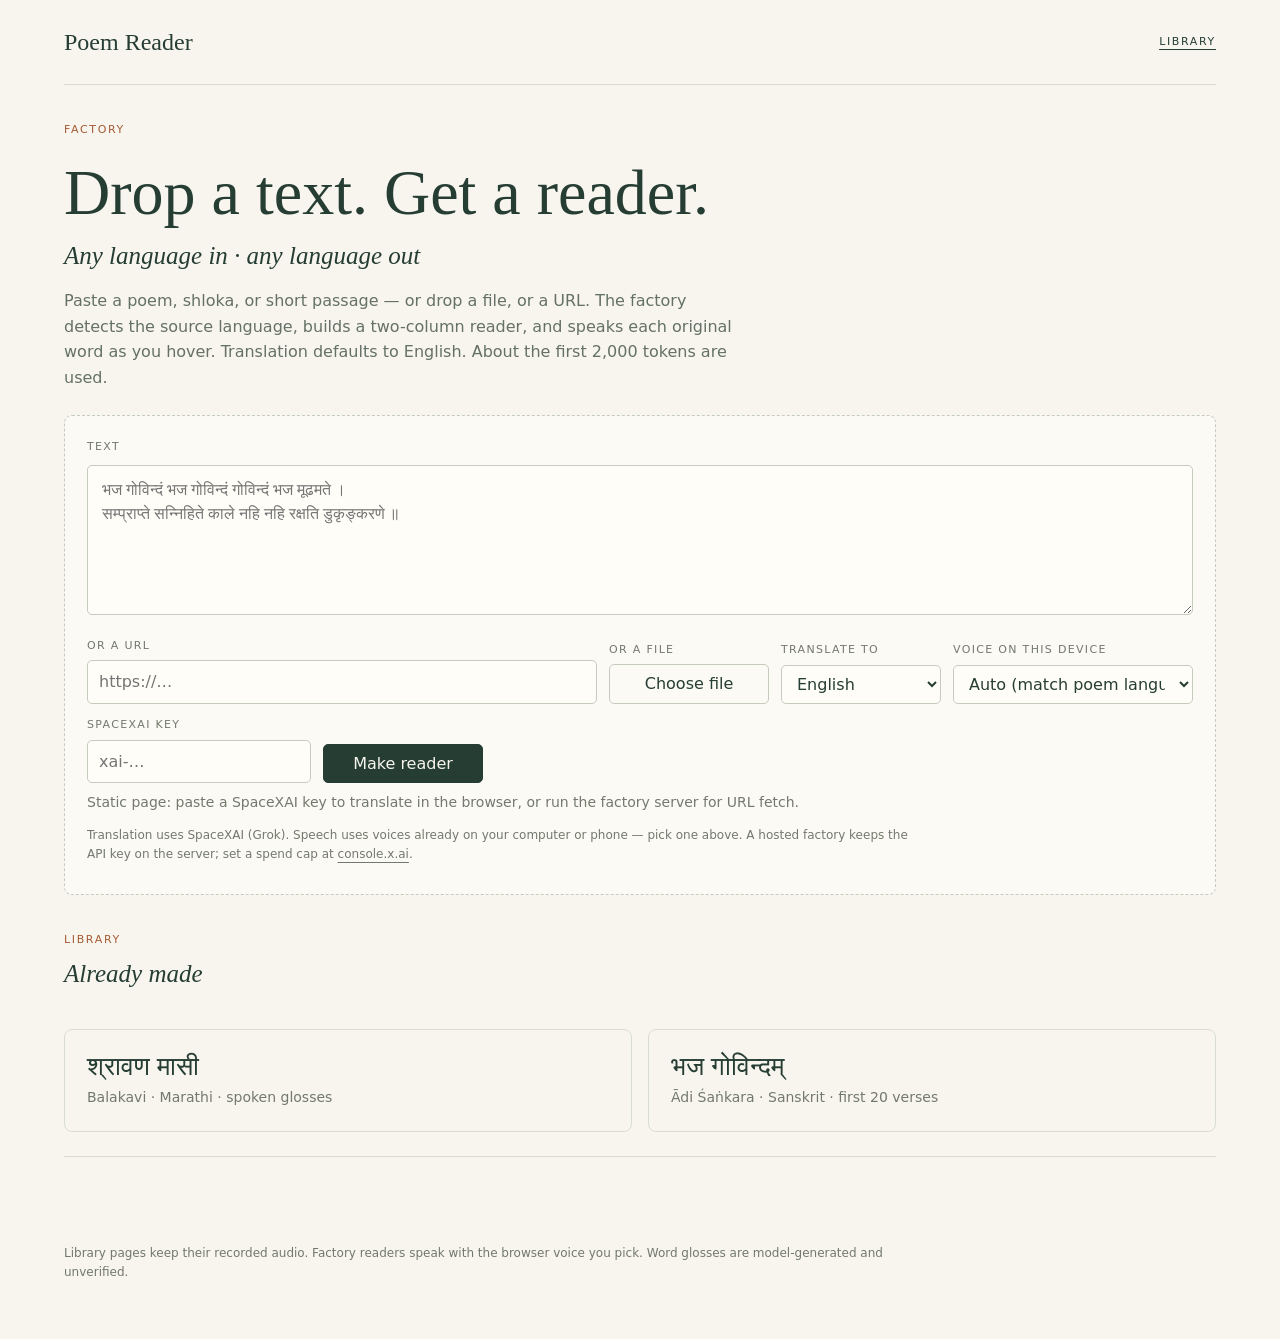
==== commit 2a36075c: "Add browser voice picker, README, and Docker hosting for the factory. The factory can run on Hugging" ====
--- a/index.html
+++ b/index.html
@@ -35,6 +35,10 @@
       <label for="target-lang">Translate to</label>
       <select id="target-lang"></select>
     </div>
+    <div class="field">
+      <label for="voice-select">Voice on this device</label>
+      <select id="voice-select" class="voice-select"></select>
+    </div>
     <div class="field" id="key-wrap" hidden>
       <label for="api-key">SpaceXAI key</label>
       <input type="password" id="api-key" autocomplete="off" placeholder="xai-…">
@@ -46,7 +50,7 @@
   </div>
   <p class="status" id="status"></p>
   <p class="chip" id="detected" hidden></p>
-  <p class="key-hint">Keys stay in this browser tab or in the local server environment. They are never committed. Run <code>python3 factory_server.py</code> for URL fetching and to keep the key off the page.</p>
+  <p class="key-hint" id="key-hint">Translation uses SpaceXAI (Grok). Speech uses voices already on your computer or phone — pick one above. A hosted factory keeps the API key on the server; set a spend cap at <a href="https://console.x.ai">console.x.ai</a>.</p>
 </div>
 
 <div id="reader-root"></div>
@@ -68,7 +72,7 @@
 </main>
 
 <footer>
-<p>Existing poem pages and their audio were not changed. The factory renders a live reader with browser speech; it does not overwrite the Shravan or Bhaja files.</p>
+<p>Library pages keep their recorded audio. Factory readers speak with the browser voice you pick. Word glosses are model-generated and unverified.</p>
 </footer>
 <script src="reader.js"></script>
 <script src="factory.js"></script>
--- a/reader.css
+++ b/reader.css
@@ -1,6 +1,10 @@
 :root{color-scheme:light;--lh:44px;--paper:#f7f5ee;--ink:#263d34;--muted:#73796c;--line:#d9ddcf;--accent:#a65a34}*{box-sizing:border-box}html{scroll-behavior:smooth}body{margin:0;background:var(--paper);color:var(--ink);font:16px/1.6 system-ui,sans-serif}a{color:inherit;text-underline-offset:4px}header,main,footer{max-width:1480px;margin:auto;padding:0 5vw}nav{display:flex;justify-content:space-between;align-items:center;padding:23px 0;border-bottom:1px solid var(--line)}.brand{font-family:Georgia,serif;font-size:24px;text-decoration:none}.small,.eyebrow{font-size:11px;letter-spacing:.15em;text-transform:uppercase}.eyebrow{color:var(--accent);margin:36px 0 12px}h1{font-family:serif;font-size:clamp(38px,5vw,66px);font-weight:500;line-height:1.3;margin:0}h2.subtitle{font:italic 25px Georgia,serif;margin:8px 0 17px}.byline{font-size:14px}.intro{max-width:670px;color:#657165;margin:18px 0 24px}.toolbar{display:flex;align-items:center;gap:18px;flex-wrap:wrap;margin:26px 0}.howto{margin-right:auto;color:var(--muted);font-size:13px;max-width:640px}.howto ol{margin:4px 0 0;padding-left:20px}.howto strong{color:var(--ink);font-weight:600}.narrow-only{display:none}button,select{font:inherit;color:var(--ink);border:1px solid #c6ccbd;background:transparent;border-radius:5px;padding:6px 11px;cursor:pointer}button:hover,button[aria-pressed=true]{background:#e4e9dc}.columns,.stanza{display:grid;grid-template-columns:1fr 1fr}.columns{position:sticky;top:0;z-index:2;background:var(--paper);border-top:1px solid var(--ink);border-bottom:1px solid var(--line)}.columns div{padding:17px 22px;font-size:12px;letter-spacing:.1em;text-transform:uppercase}.columns small{display:block;text-transform:none;letter-spacing:0;color:var(--muted);margin-top:2px}.stanza{border-bottom:1px solid var(--line);scroll-margin-top:90px}.pane{padding:28px 22px 30px;min-width:0;display:grid;grid-template-rows:subgrid;grid-row:span var(--rows)}.pane+.pane{border-left:1px solid var(--line)}.original{font-family:serif;font-size:22px;line-height:var(--lh)}.number{display:block;font:11px system-ui;color:var(--accent);margin-bottom:16px;letter-spacing:.12em;text-decoration:none}.verse{margin:0 0 13px}.rendition{font:21px/var(--lh) Georgia,serif}button.poem-word{font:inherit;color:inherit;line-height:inherit;padding:0 2px;margin:0 -2px;border:0;border-radius:3px;background:transparent;text-decoration:underline dotted #acb8a4;text-underline-offset:6px;touch-action:manipulation}button.poem-word:hover,button.poem-word.active{background:#e1e7d6}button.poem-word:focus-visible{outline:2px solid var(--accent);outline-offset:3px}.meaning-popup{position:fixed;z-index:10;max-width:min(320px,calc(100vw - 24px));padding:13px 17px;background:#263d34;color:#fffdf5;box-shadow:0 6px 24px #263d3433;border-radius:8px;font:16px/1.5 system-ui;overflow-wrap:anywhere}.meaning-popup[hidden]{display:none}.hover-hint{display:none}@media(hover:hover) and (pointer:fine){.hover-hint{display:inline}.touch-hint{display:none}}@media(prefers-reduced-motion:reduce){html{scroll-behavior:auto}}
 details{grid-column:1/-1;background:#eef0e7;padding:9px 22px;font-size:13px}summary{cursor:pointer;color:#637052}details p{max-width:850px;margin:8px 0}.mobile-label{display:none}.large{--lh:52px}.large .original{font-size:26px}.large .rendition{font-size:25px}footer{padding-top:35px;padding-bottom:45px;font-size:12px;color:#72796b}footer p{max-width:850px}.library{display:block;padding:24px 0;border-bottom:1px solid var(--line);text-decoration:none}.library strong{font:28px serif}.library span{display:block;color:var(--muted)}@media(max-width:800px){.wide-only{display:none}.narrow-only{display:inline}header,main,footer{padding-left:22px;padding-right:22px}.columns{display:none}.stanza{grid-template-columns:1fr}.pane{padding:22px 0;display:block;grid-row:auto}.spacer{display:none}.pane+.pane{border-left:0;border-top:1px dashed var(--line)}.mobile-label{display:block;font:10px system-ui;text-transform:uppercase;letter-spacing:.15em;color:var(--accent);margin-bottom:12px}.original{font-size:23px}.number{margin-bottom:10px}details{margin-bottom:18px}.small{font-size:9px}}
 .listen{font:11px system-ui,sans-serif;letter-spacing:.08em;text-transform:uppercase;padding:3px 9px;border-radius:5px;line-height:1.2;flex:none}
+.voice-field{display:flex;flex-direction:column;gap:3px;min-width:160px;margin:0}
+.voice-field span,.voice-field label{font-size:11px;letter-spacing:.12em;text-transform:uppercase;color:var(--muted)}
+.voice-field select,select.voice-select{max-width:240px;font:13px system-ui,sans-serif;padding:4px 8px}
+@media print{.voice-field{display:none!important}}
 .listen[aria-pressed=true]{background:#263d34;color:#f7f5ee;border-color:#263d34}
 .stanza-head{display:flex;align-items:center;gap:10px;margin-bottom:16px}
 .stanza-head .number{margin-bottom:0}
@@ -16,6 +20,8 @@
 .drop textarea:focus{outline:2px solid var(--accent);outline-offset:2px}
 .row{display:flex;flex-wrap:wrap;gap:12px;align-items:end;margin-top:14px}
 .field{display:flex;flex-direction:column;gap:6px;min-width:160px}
+.field:has(#source-url){flex:1 1 280px;min-width:220px}
+.chip[hidden]{display:none!important}
 .field label,.chip{font-size:11px;letter-spacing:.12em;text-transform:uppercase;color:var(--muted)}
 .field input[type=url],.field input[type=password],.field select{font:inherit;color:var(--ink);border:1px solid #c6ccbd;background:#fffdf8;border-radius:5px;padding:8px 11px}
 .file-btn{position:relative;overflow:hidden}
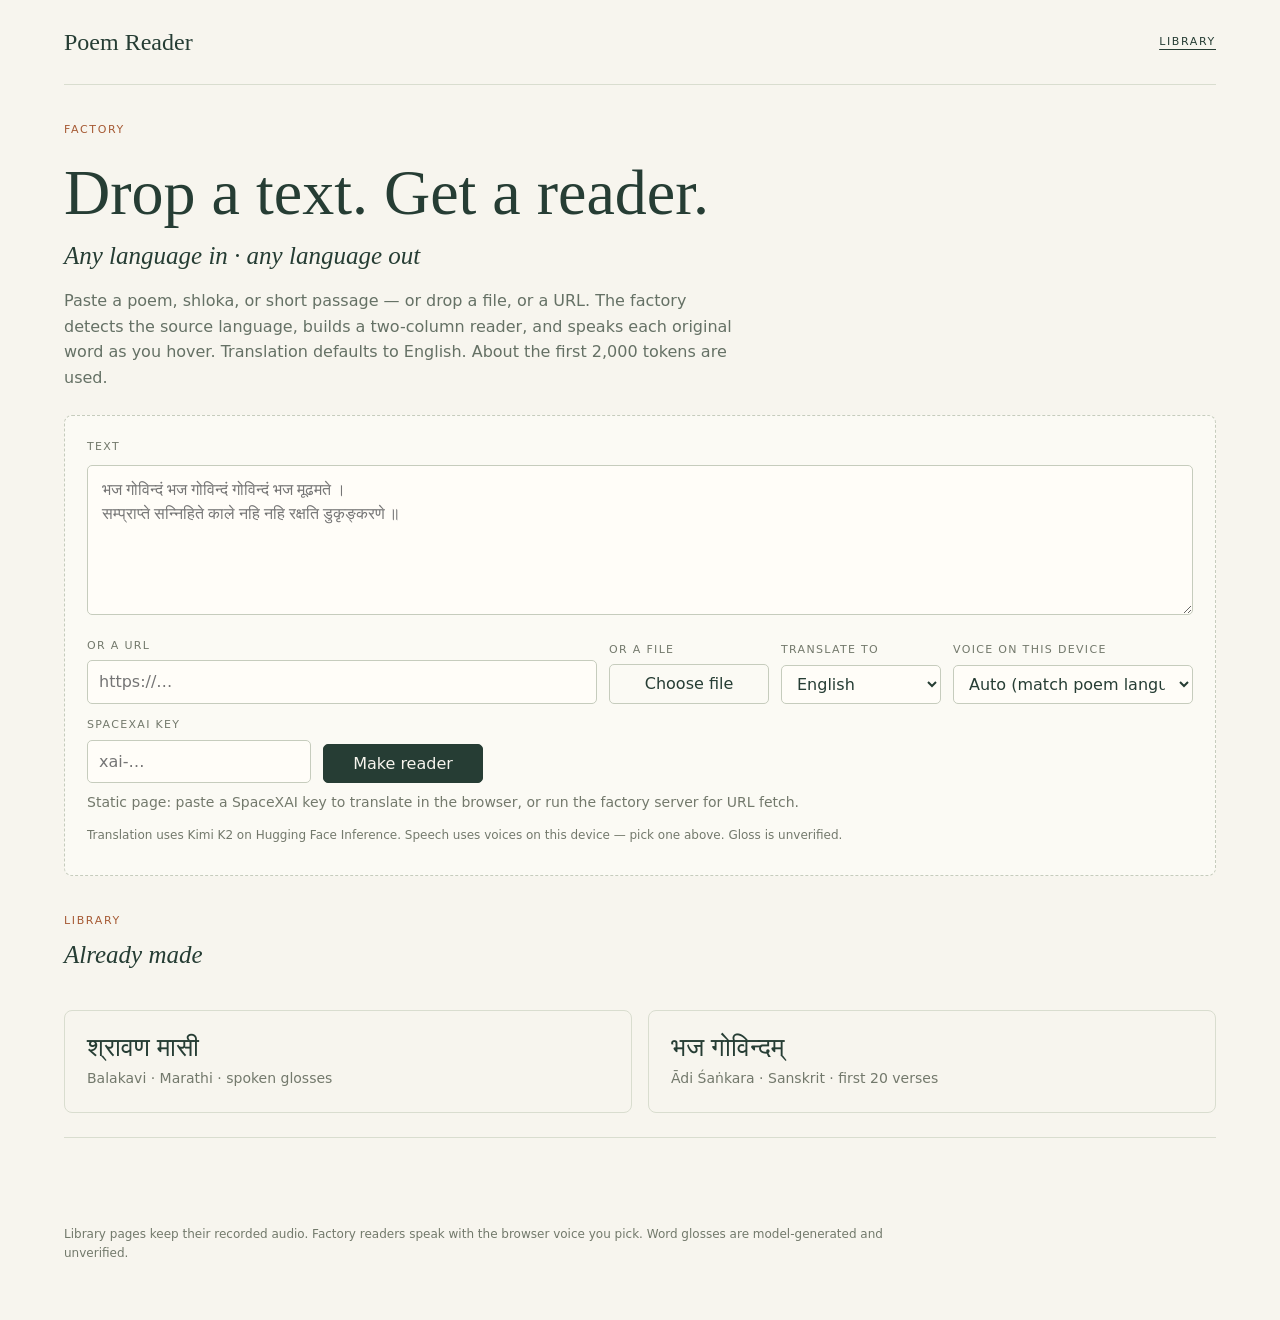
==== commit 9a38993f: "Host the original factory UI on Hugging Face Docker. The Gradio wrapper broke Make reader and did no" ====
--- a/index.html
+++ b/index.html
@@ -50,7 +50,7 @@
   </div>
   <p class="status" id="status"></p>
   <p class="chip" id="detected" hidden></p>
-  <p class="key-hint" id="key-hint">Translation uses SpaceXAI (Grok). Speech uses voices already on your computer or phone — pick one above. A hosted factory keeps the API key on the server; set a spend cap at <a href="https://console.x.ai">console.x.ai</a>.</p>
+  <p class="key-hint" id="key-hint">Translation uses Kimi K2 on Hugging Face Inference. Speech uses voices on this device — pick one above. Gloss is unverified.</p>
 </div>
 
 <div id="reader-root"></div>
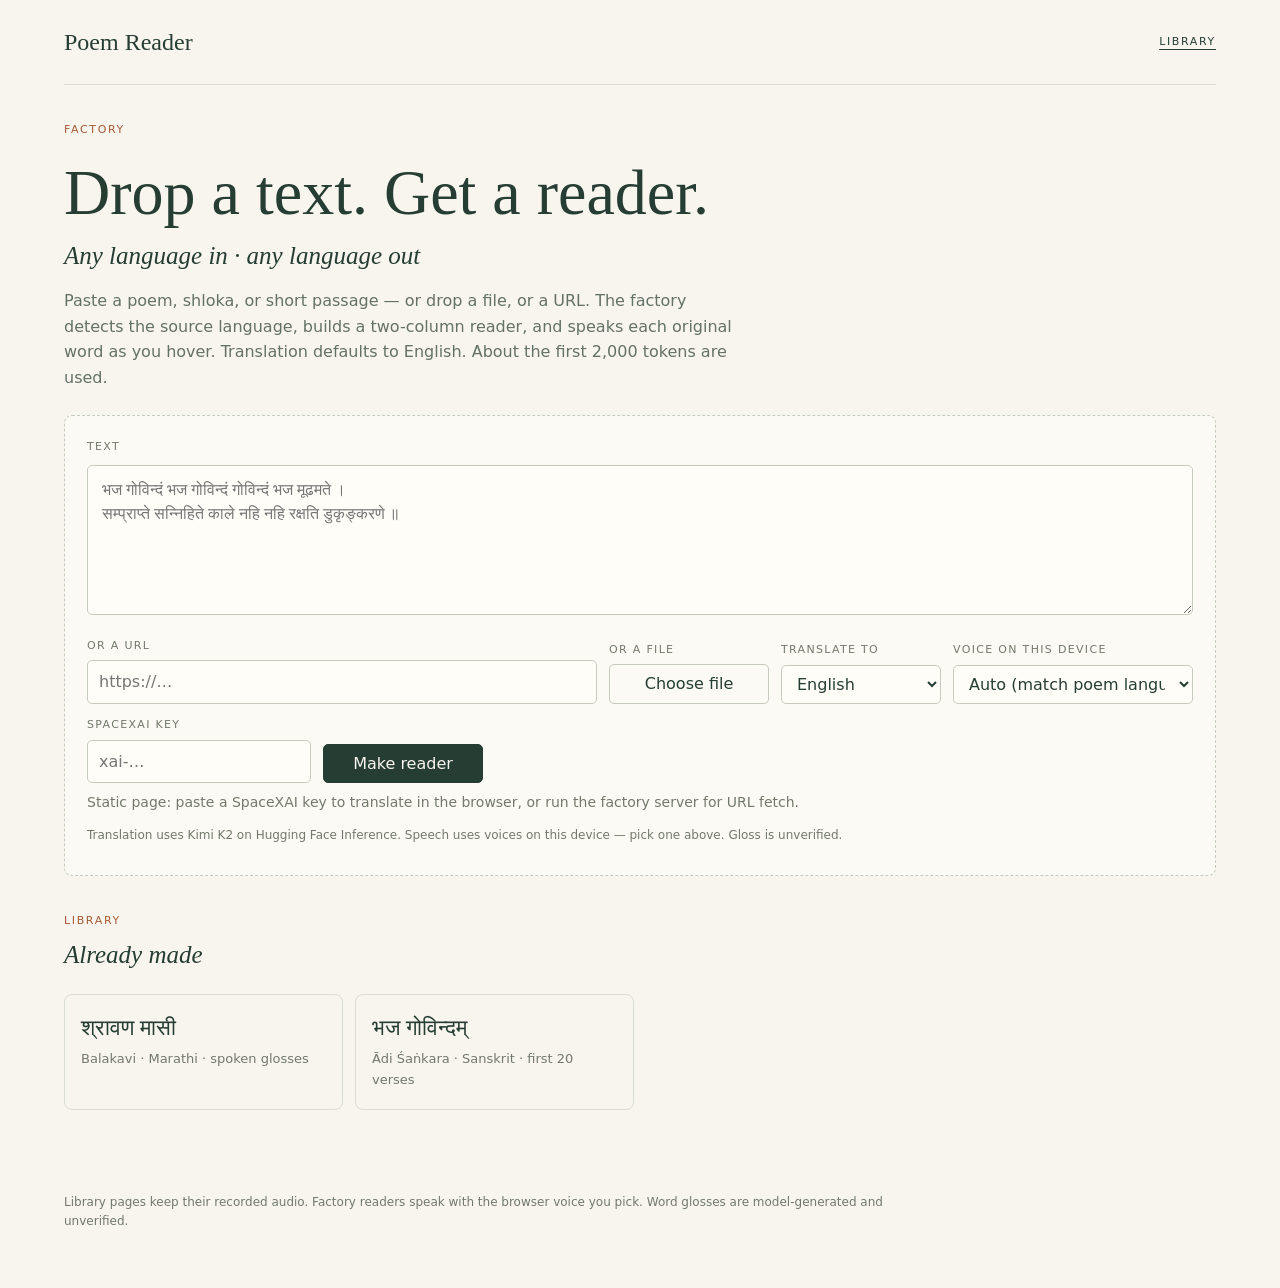
==== commit 53ec2f72: "Save factory readers to a shared library so others can reuse them. Successful builds are stored loca" ====
--- a/index.html
+++ b/index.html
@@ -58,7 +58,7 @@
 <section id="library">
 <p class="eyebrow">Library</p>
 <h2 class="subtitle" style="margin-top:0">Already made</h2>
-<div class="library">
+<div class="library-grid" id="library-list">
   <a class="card" href="shravan-masi-spoken.html">
     <strong lang="mr">श्रावण मासी</strong>
     <span>Balakavi · Marathi · spoken glosses</span>
--- a/reader.css
+++ b/reader.css
@@ -1,5 +1,10 @@
-:root{color-scheme:light;--lh:44px;--paper:#f7f5ee;--ink:#263d34;--muted:#73796c;--line:#d9ddcf;--accent:#a65a34}*{box-sizing:border-box}html{scroll-behavior:smooth}body{margin:0;background:var(--paper);color:var(--ink);font:16px/1.6 system-ui,sans-serif}a{color:inherit;text-underline-offset:4px}header,main,footer{max-width:1480px;margin:auto;padding:0 5vw}nav{display:flex;justify-content:space-between;align-items:center;padding:23px 0;border-bottom:1px solid var(--line)}.brand{font-family:Georgia,serif;font-size:24px;text-decoration:none}.small,.eyebrow{font-size:11px;letter-spacing:.15em;text-transform:uppercase}.eyebrow{color:var(--accent);margin:36px 0 12px}h1{font-family:serif;font-size:clamp(38px,5vw,66px);font-weight:500;line-height:1.3;margin:0}h2.subtitle{font:italic 25px Georgia,serif;margin:8px 0 17px}.byline{font-size:14px}.intro{max-width:670px;color:#657165;margin:18px 0 24px}.toolbar{display:flex;align-items:center;gap:18px;flex-wrap:wrap;margin:26px 0}.howto{margin-right:auto;color:var(--muted);font-size:13px;max-width:640px}.howto ol{margin:4px 0 0;padding-left:20px}.howto strong{color:var(--ink);font-weight:600}.narrow-only{display:none}button,select{font:inherit;color:var(--ink);border:1px solid #c6ccbd;background:transparent;border-radius:5px;padding:6px 11px;cursor:pointer}button:hover,button[aria-pressed=true]{background:#e4e9dc}.columns,.stanza{display:grid;grid-template-columns:1fr 1fr}.columns{position:sticky;top:0;z-index:2;background:var(--paper);border-top:1px solid var(--ink);border-bottom:1px solid var(--line)}.columns div{padding:17px 22px;font-size:12px;letter-spacing:.1em;text-transform:uppercase}.columns small{display:block;text-transform:none;letter-spacing:0;color:var(--muted);margin-top:2px}.stanza{border-bottom:1px solid var(--line);scroll-margin-top:90px}.pane{padding:28px 22px 30px;min-width:0;display:grid;grid-template-rows:subgrid;grid-row:span var(--rows)}.pane+.pane{border-left:1px solid var(--line)}.original{font-family:serif;font-size:22px;line-height:var(--lh)}.number{display:block;font:11px system-ui;color:var(--accent);margin-bottom:16px;letter-spacing:.12em;text-decoration:none}.verse{margin:0 0 13px}.rendition{font:21px/var(--lh) Georgia,serif}button.poem-word{font:inherit;color:inherit;line-height:inherit;padding:0 2px;margin:0 -2px;border:0;border-radius:3px;background:transparent;text-decoration:underline dotted #acb8a4;text-underline-offset:6px;touch-action:manipulation}button.poem-word:hover,button.poem-word.active{background:#e1e7d6}button.poem-word:focus-visible{outline:2px solid var(--accent);outline-offset:3px}.meaning-popup{position:fixed;z-index:10;max-width:min(320px,calc(100vw - 24px));padding:13px 17px;background:#263d34;color:#fffdf5;box-shadow:0 6px 24px #263d3433;border-radius:8px;font:16px/1.5 system-ui;overflow-wrap:anywhere}.meaning-popup[hidden]{display:none}.hover-hint{display:none}@media(hover:hover) and (pointer:fine){.hover-hint{display:inline}.touch-hint{display:none}}@media(prefers-reduced-motion:reduce){html{scroll-behavior:auto}}
-details{grid-column:1/-1;background:#eef0e7;padding:9px 22px;font-size:13px}summary{cursor:pointer;color:#637052}details p{max-width:850px;margin:8px 0}.mobile-label{display:none}.large{--lh:52px}.large .original{font-size:26px}.large .rendition{font-size:25px}footer{padding-top:35px;padding-bottom:45px;font-size:12px;color:#72796b}footer p{max-width:850px}.library{display:block;padding:24px 0;border-bottom:1px solid var(--line);text-decoration:none}.library strong{font:28px serif}.library span{display:block;color:var(--muted)}@media(max-width:800px){.wide-only{display:none}.narrow-only{display:inline}header,main,footer{padding-left:22px;padding-right:22px}.columns{display:none}.stanza{grid-template-columns:1fr}.pane{padding:22px 0;display:block;grid-row:auto}.spacer{display:none}.pane+.pane{border-left:0;border-top:1px dashed var(--line)}.mobile-label{display:block;font:10px system-ui;text-transform:uppercase;letter-spacing:.15em;color:var(--accent);margin-bottom:12px}.original{font-size:23px}.number{margin-bottom:10px}details{margin-bottom:18px}.small{font-size:9px}}
+:root{color-scheme:light;--lh:44px;--paper:#f7f5ee;--ink:#263d34;--muted:#73796c;--line:#d9ddcf;--accent:#a65a34}*{box-sizing:border-box}html{scroll-behavior:smooth}body{margin:0;background:var(--paper);color:var(--ink);font:16px/1.6 system-ui,sans-serif}a{color:inherit;text-underline-offset:4px}header,main,footer{max-width:1480px;margin:auto;padding:0 5vw}nav{display:flex;justify-content:space-between;align-items:center;padding:23px 0;border-bottom:1px solid var(--line)}.brand{font-family:Georgia,serif;font-size:24px;text-decoration:none}.small,.eyebrow{font-size:11px;letter-spacing:.15em;text-transform:uppercase}.eyebrow{color:var(--accent);margin:36px 0 12px}h1{font-family:serif;font-size:clamp(38px,5vw,66px);font-weight:500;line-height:1.3;margin:0}h2.subtitle{font:italic 25px Georgia,serif;margin:8px 0 17px}.byline{font-size:14px}.intro{max-width:670px;color:#657165;margin:18px 0 24px}.toolbar{display:flex;align-items:center;gap:18px;flex-wrap:wrap;margin:26px 0}.howto{margin-right:auto;color:var(--muted);font-size:13px;max-width:640px}.howto ol{margin:4px 0 0;padding-left:20px}.howto strong{color:var(--ink);font-weight:600}.narrow-only{display:none}button,select{font:inherit;color:var(--ink);border:1px solid #c6ccbd;background:transparent;border-radius:5px;padding:6px 11px;cursor:pointer}button:hover,button[aria-pressed=true]{background:#e4e9dc}.columns,.stanza{display:grid;grid-template-columns:1fr 1fr}.columns{position:sticky;top:0;z-index:2;background:var(--paper);border-top:1px solid var(--ink);border-bottom:1px solid var(--line)}.columns div{padding:17px 22px;font-size:12px;letter-spacing:.1em;text-transform:uppercase}.columns small{display:block;text-transform:none;letter-spacing:0;color:var(--muted);margin-top:2px}.stanza{border-bottom:1px solid var(--line);scroll-margin-top:90px}.pane{padding:28px 22px 30px;min-width:0;display:grid;grid-template-rows:subgrid;grid-row:span var(--rows);align-items:start}.pane+.pane{border-left:1px solid var(--line)}.original{font-family:"Noto Serif Devanagari","Noto Sans Devanagari",Georgia,serif;font-size:22px;line-height:1.75}.number{display:block;font:11px system-ui;color:var(--accent);margin-bottom:16px;letter-spacing:.12em;text-decoration:none}.verse{margin:0 0 16px;overflow-wrap:anywhere}.rendition{font:21px/1.55 Georgia,serif}button.poem-word{font:inherit;color:inherit;line-height:inherit;padding:0 2px;margin:0;border:0;border-radius:3px;background:transparent;text-decoration:underline dotted #acb8a4;text-underline-offset:6px;touch-action:manipulation}button.poem-word:hover,button.poem-word.active{background:#e1e7d6}button.poem-word:focus-visible{outline:2px solid var(--accent);outline-offset:3px}.meaning-popup{position:fixed;z-index:10;max-width:min(320px,calc(100vw - 24px));padding:13px 17px;background:#263d34;color:#fffdf5;box-shadow:0 6px 24px #263d3433;border-radius:8px;font:16px/1.5 system-ui;overflow-wrap:anywhere}.meaning-popup[hidden]{display:none}.hover-hint{display:none}@media(hover:hover) and (pointer:fine){.hover-hint{display:inline}.touch-hint{display:none}}@media(prefers-reduced-motion:reduce){html{scroll-behavior:auto}}
+details{grid-column:1/-1;background:#eef0e7;padding:9px 22px;font-size:13px}summary{cursor:pointer;color:#637052}details p{max-width:850px;margin:8px 0}.mobile-label{display:none}.large{--lh:52px}.large .original{font-size:26px}.large .rendition{font-size:25px}footer{padding-top:35px;padding-bottom:45px;font-size:12px;color:#72796b}footer p{max-width:850px}.library{display:block;padding:24px 0;border-bottom:1px solid var(--line);text-decoration:none}.library strong{font:28px serif}.library span{display:block;color:var(--muted)}
+.library-grid{display:grid;grid-template-columns:repeat(auto-fill,minmax(240px,1fr));gap:12px;padding:8px 0 36px}
+.library-grid .card{display:block;padding:18px 16px;border:1px solid var(--line);border-radius:8px;text-decoration:none}
+.library-grid .card strong{font:22px/1.35 serif;display:block}
+.library-grid .card span{display:block;color:var(--muted);font-size:13px;margin-top:6px}
+.library-grid .card:hover{background:#eef2e4}@media(max-width:800px){.wide-only{display:none}.narrow-only{display:inline}header,main,footer{padding-left:22px;padding-right:22px}.columns{display:none}.stanza{grid-template-columns:1fr}.pane{padding:22px 0;display:block;grid-row:auto}.spacer{display:none}.pane+.pane{border-left:0;border-top:1px dashed var(--line)}.mobile-label{display:block;font:10px system-ui;text-transform:uppercase;letter-spacing:.15em;color:var(--accent);margin-bottom:12px}.original{font-size:23px}.number{margin-bottom:10px}details{margin-bottom:18px}.small{font-size:9px}}
 .listen{font:11px system-ui,sans-serif;letter-spacing:.08em;text-transform:uppercase;padding:3px 9px;border-radius:5px;line-height:1.2;flex:none}
 .voice-field{display:flex;flex-direction:column;gap:3px;min-width:160px;margin:0}
 .voice-field span,.voice-field label{font-size:11px;letter-spacing:.12em;text-transform:uppercase;color:var(--muted)}
